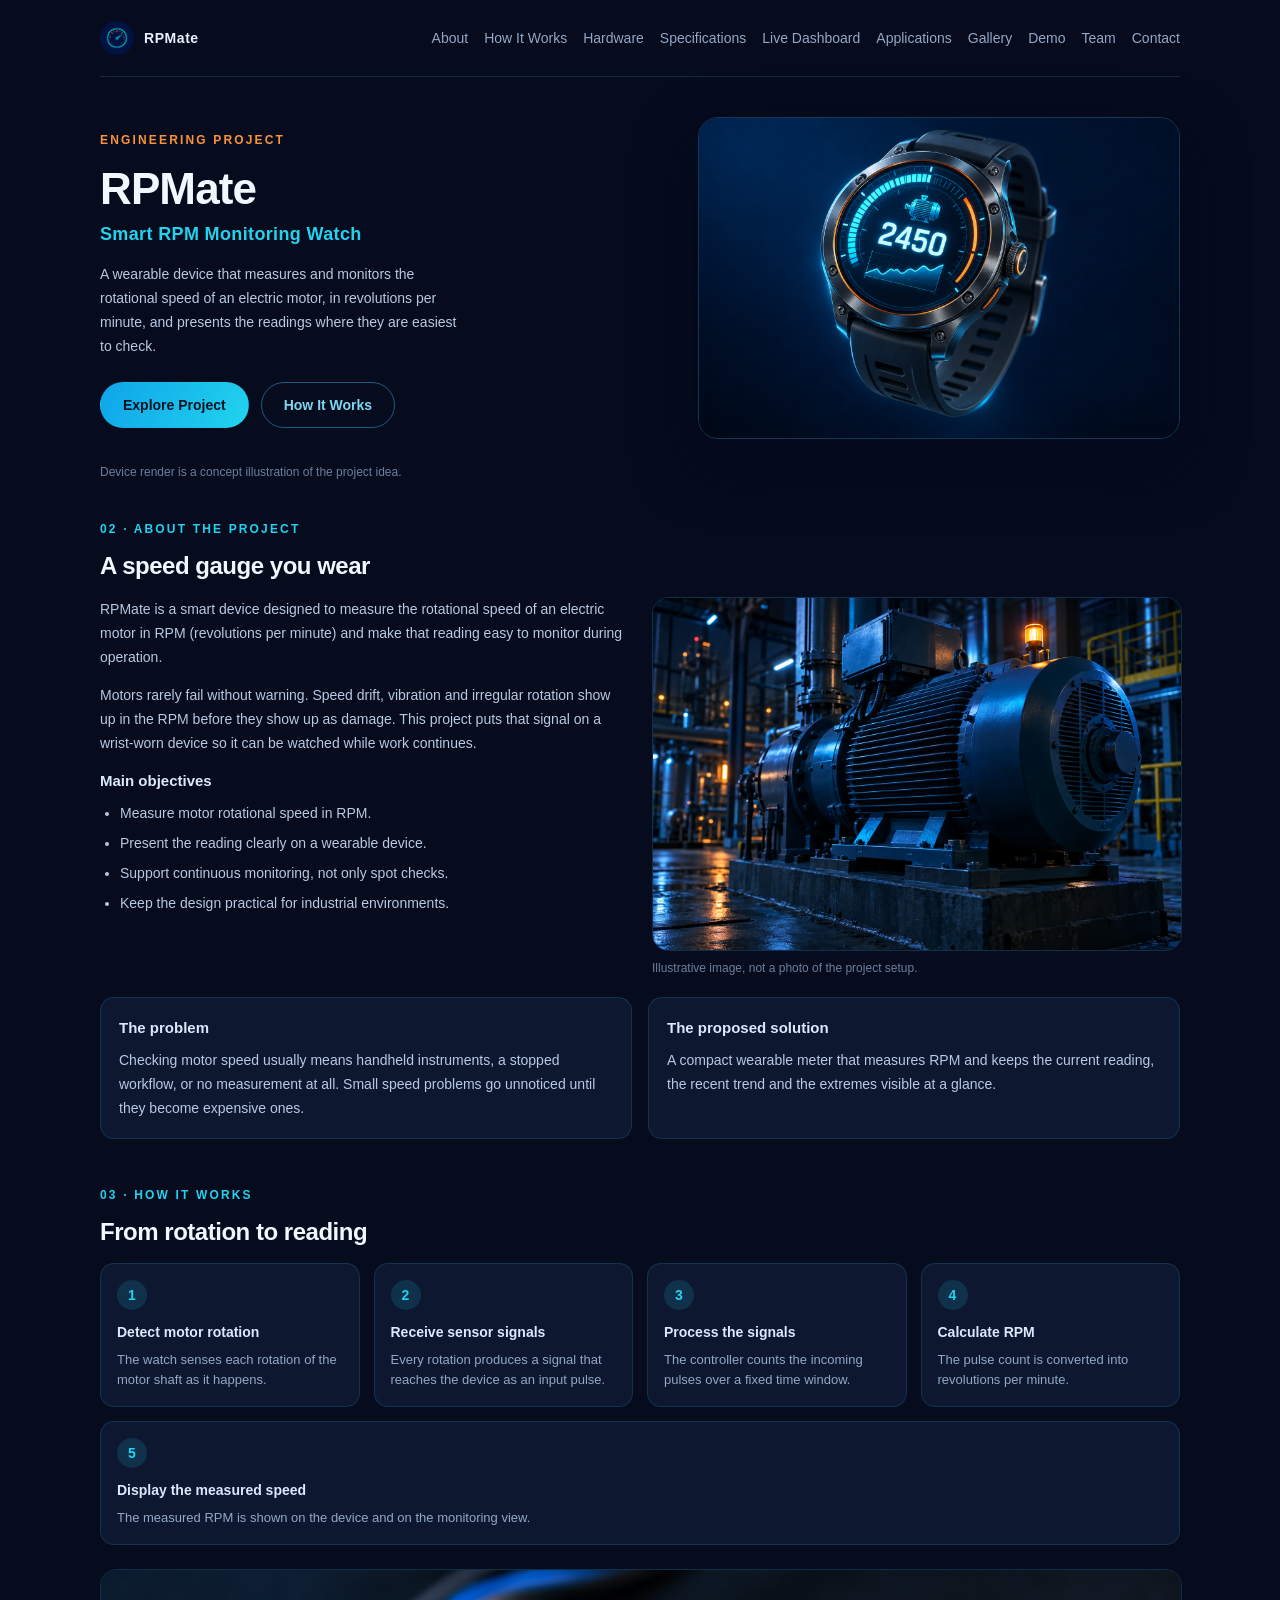
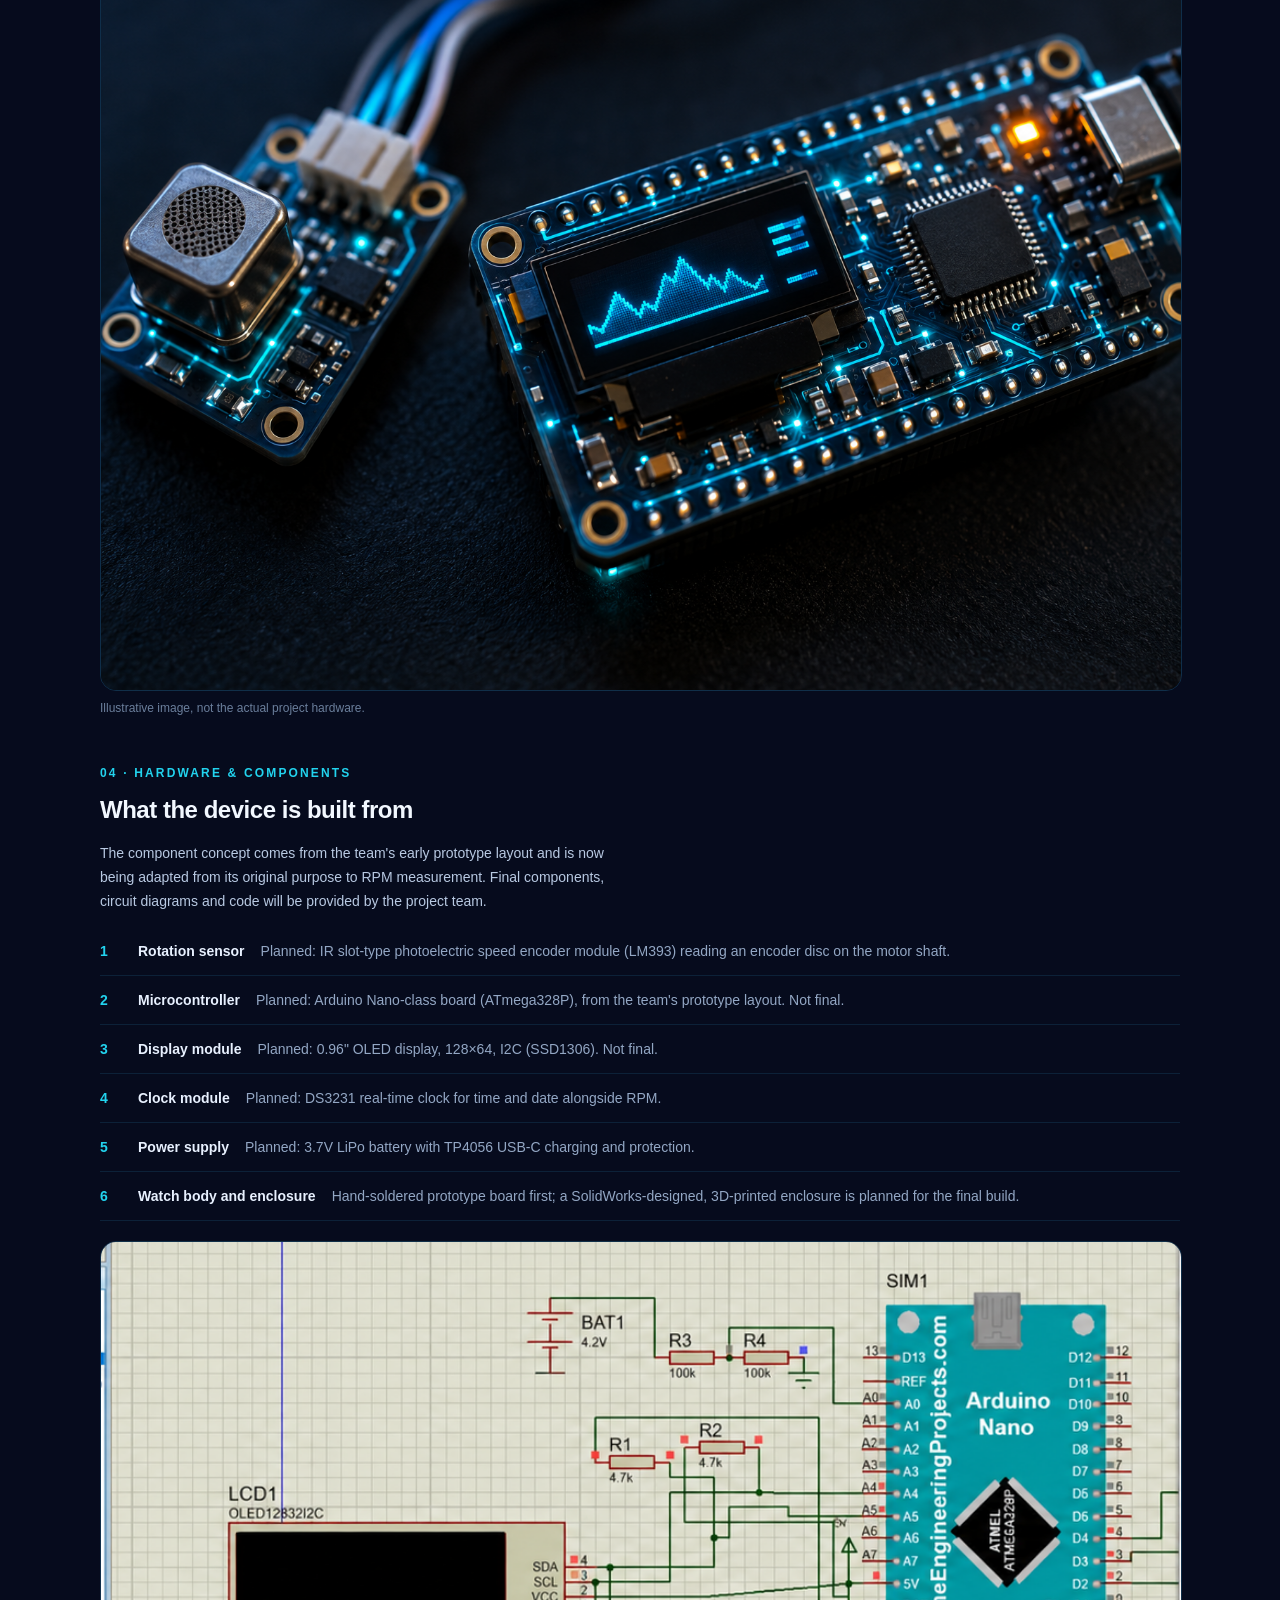
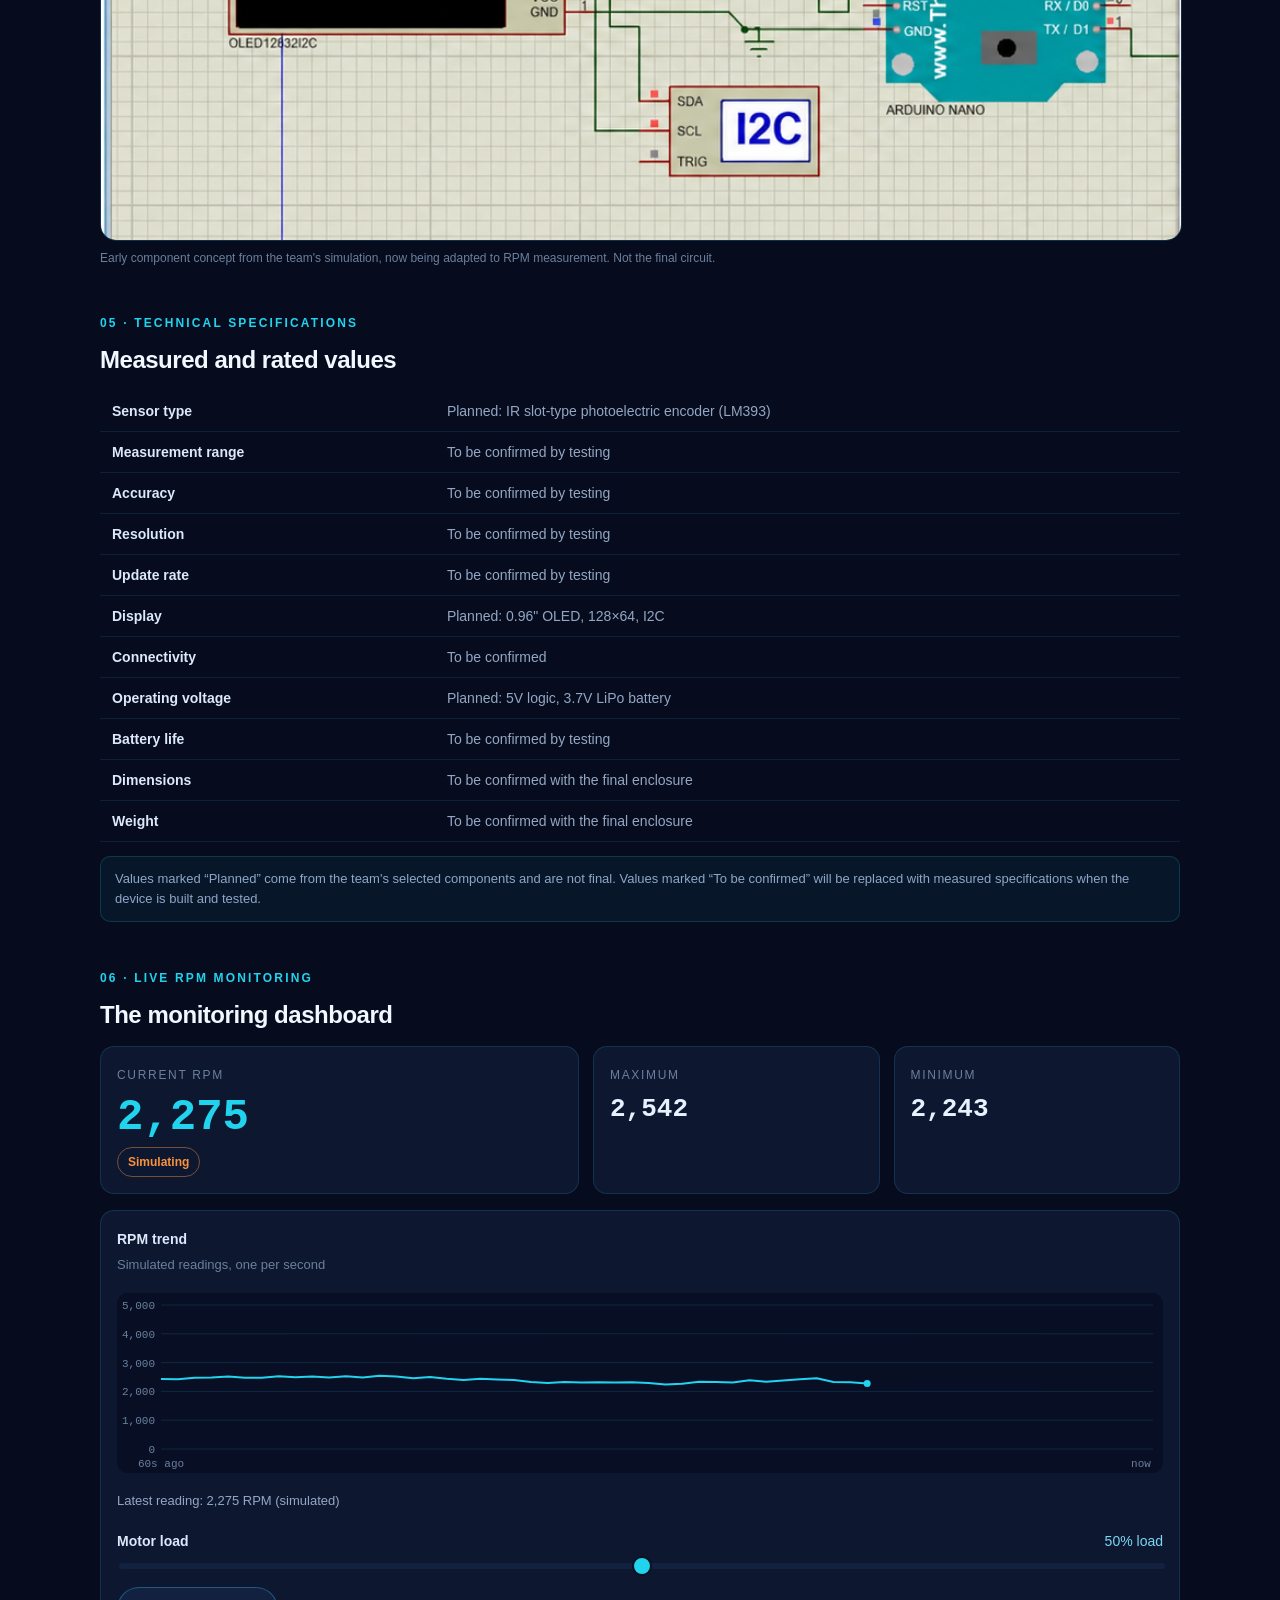
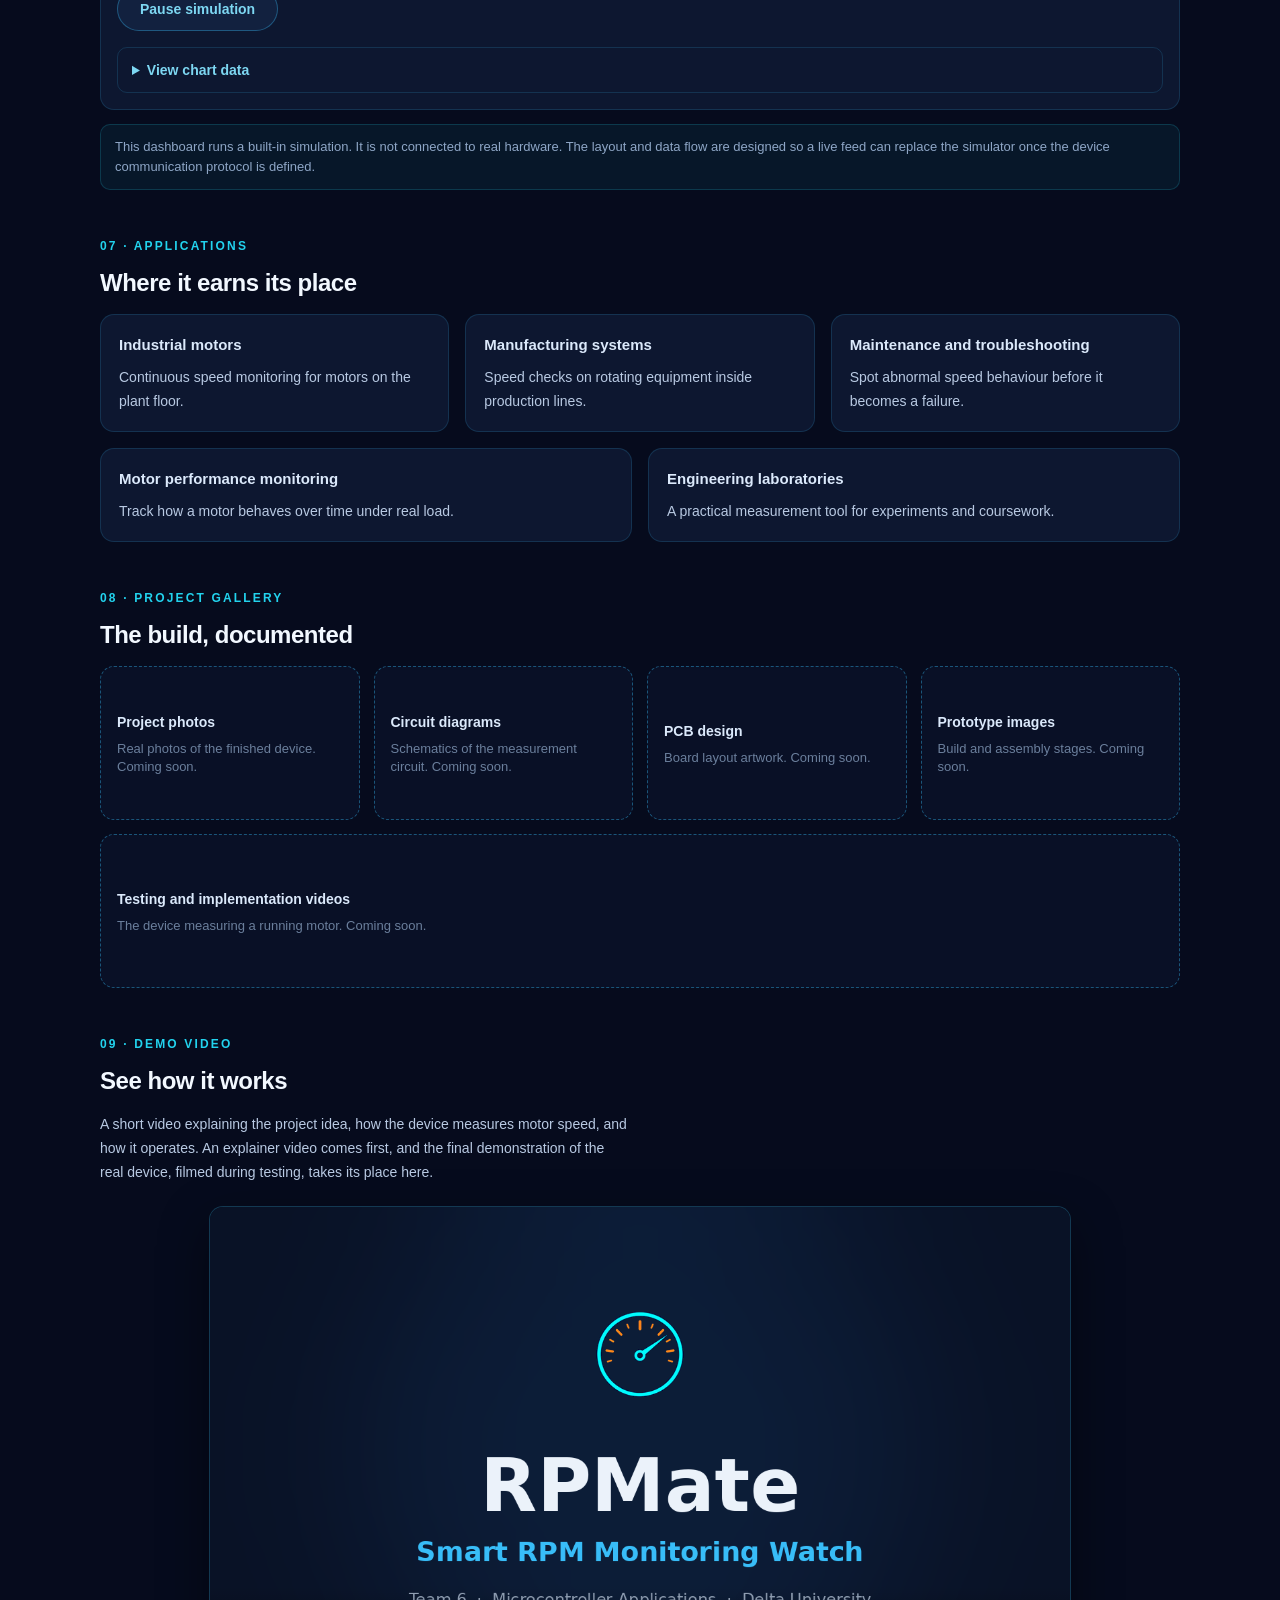
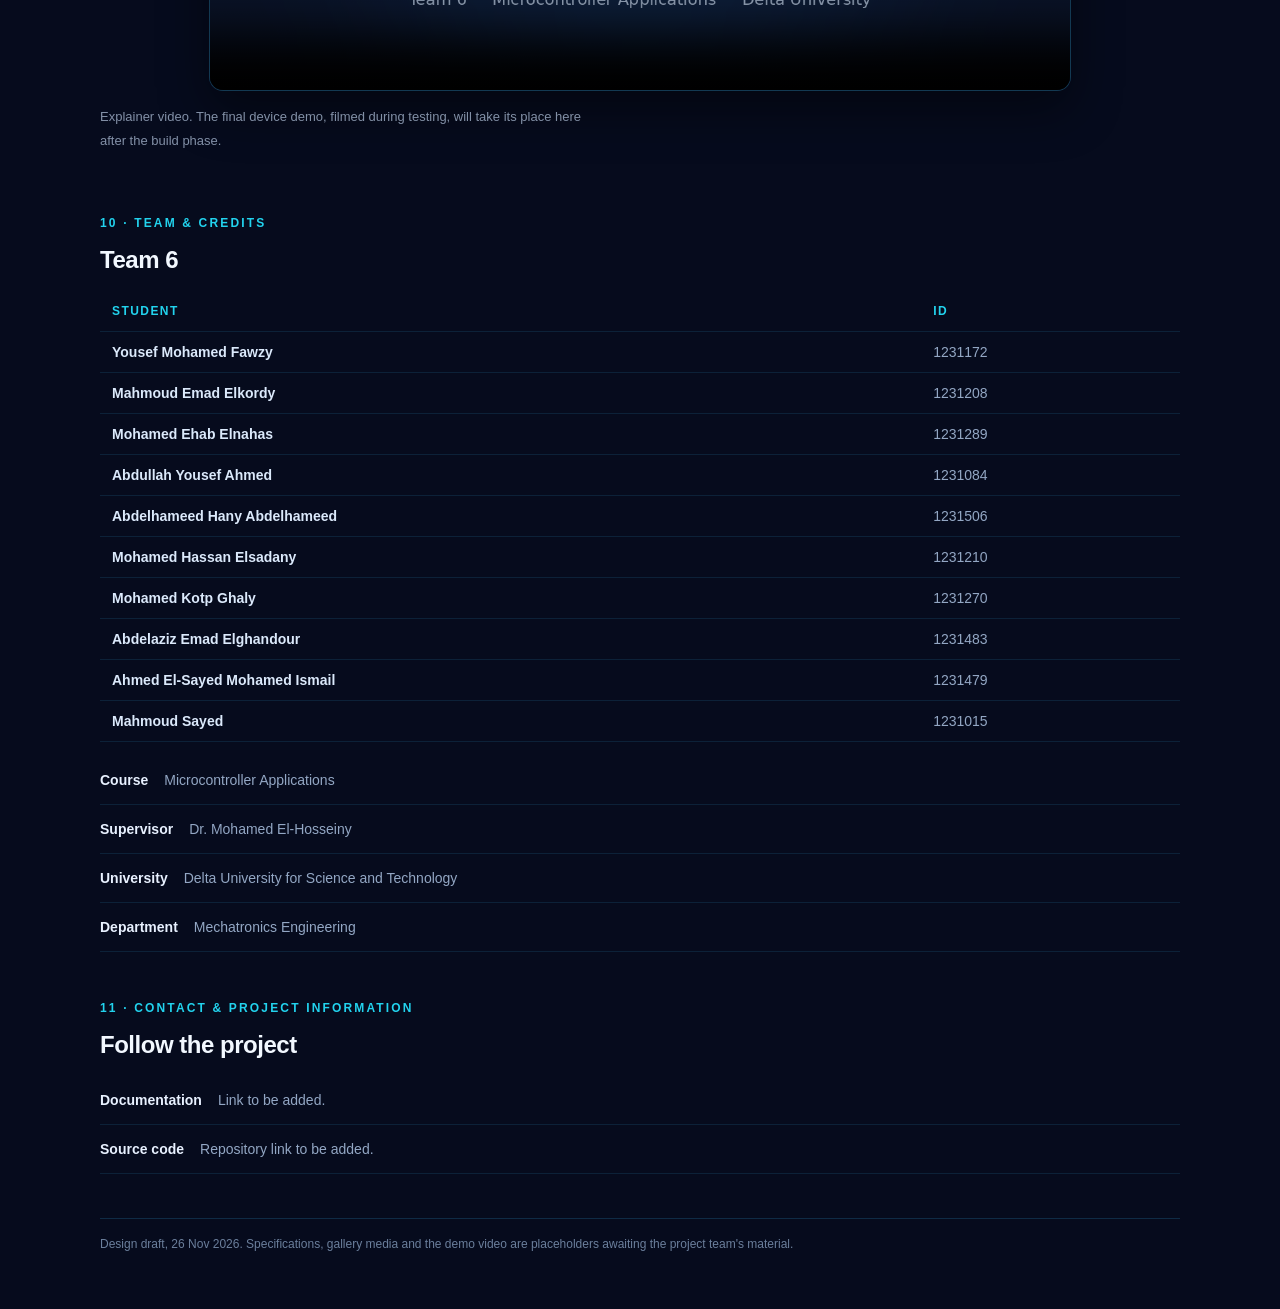
==== index.html @ f4c3ea87 "Initial release: RPMate project site with explainer video" ====
<!DOCTYPE html>
<html lang="en">
<head>
<meta charset="UTF-8" />
<meta name="viewport" content="width=device-width, initial-scale=1.0" />
<title>RPMate | Smart RPM Monitoring Watch</title>
<meta name="description" content="RPMate: a wearable device that measures and monitors the rotational speed of an electric motor in RPM. Engineering project, Mechatronics Engineering, Delta University for Science and Technology." />
<link rel="icon" type="image/png" href="logo.png" />
<link rel="stylesheet" href="style.css" />
</head>
<body>
<div class="rpm-site">

    <nav class="rpm-nav" aria-label="Site sections">
        <span class="rpm-brand">
            <img src="logo.png" alt="RPMate logo" class="rpm-brand-logo" />
            <span class="rpm-brand-name">RPMate</span>
        </span>
        <span class="rpm-nav-links">
            <a href="#about">About</a>
            <a href="#how-it-works">How It Works</a>
            <a href="#hardware">Hardware</a>
            <a href="#specs">Specifications</a>
            <a href="#dashboard">Live Dashboard</a>
            <a href="#applications">Applications</a>
            <a href="#gallery">Gallery</a>
            <a href="#demo">Demo</a>
            <a href="#team">Team</a>
            <a href="#contact">Contact</a>
        </span>
    </nav>

    <header class="rpm-hero">
        <div class="rpm-hero-text">
            <p class="rpm-eyebrow">Engineering Project</p>
            <h1 class="rpm-title">RPMate</h1>
            <p class="rpm-tagline">Smart RPM Monitoring Watch</p>
            <p class="rpm-lead">
                A wearable device that measures and monitors the rotational speed of an electric motor,
                in revolutions per minute, and presents the readings where they are easiest to check.
            </p>
            <div class="rpm-hero-actions">
                <a class="rpm-btn rpm-btn-primary" href="#about">Explore Project</a>
                <a class="rpm-btn rpm-btn-ghost" href="#how-it-works">How It Works</a>
            </div>
        </div>
        <img src="hero-watch.png" alt="Concept illustration of the RPMate smart watch showing a live RPM dial reading" class="rpm-hero-img" />
    </header>
    <p class="rpm-credit">Device render is a concept illustration of the project idea.</p>

    <section id="about" class="rpm-section">
        <p class="rpm-kicker">02 · About the Project</p>
        <h2 class="rpm-h2">A speed gauge you wear</h2>
        <div class="rpm-cols">
            <div>
                <p class="rpm-p">
                    RPMate is a smart device designed to measure the rotational
                    speed of an electric motor in RPM (revolutions per minute) and make that reading
                    easy to monitor during operation.
                </p>
                <p class="rpm-p">
                    Motors rarely fail without warning. Speed drift, vibration and irregular rotation
                    show up in the RPM before they show up as damage. This project puts that signal on
                    a wrist-worn device so it can be watched while work continues.
                </p>
                <h3 class="rpm-h3">Main objectives</h3>
                <ul class="rpm-list">
                    <li>Measure motor rotational speed in RPM.</li>
                    <li>Present the reading clearly on a wearable device.</li>
                    <li>Support continuous monitoring, not only spot checks.</li>
                    <li>Keep the design practical for industrial environments.</li>
                </ul>
            </div>
            <figure class="rpm-figure">
                <img src="industrial-motor.png" alt="Concept illustration of an industrial electric motor at night" class="rpm-img" />
                <figcaption class="rpm-credit">Illustrative image, not a photo of the project setup.</figcaption>
            </figure>
        </div>
        <div class="rpm-duo">
            <div class="rpm-card">
                <h3 class="rpm-h3">The problem</h3>
                <p class="rpm-p">
                    Checking motor speed usually means handheld instruments, a stopped workflow, or no
                    measurement at all. Small speed problems go unnoticed until they become expensive ones.
                </p>
            </div>
            <div class="rpm-card">
                <h3 class="rpm-h3">The proposed solution</h3>
                <p class="rpm-p">
                    A compact wearable meter that measures RPM and keeps the current reading, the recent
                    trend and the extremes visible at a glance.
                </p>
            </div>
        </div>
    </section>

    <section id="how-it-works" class="rpm-section">
        <p class="rpm-kicker">03 · How It Works</p>
        <h2 class="rpm-h2">From rotation to reading</h2>
        <div class="rpm-steps">
            <div class="rpm-step">
                <span class="rpm-step-n">1</span>
                <h3 class="rpm-step-name">Detect motor rotation</h3>
                <p class="rpm-step-detail">The watch senses each rotation of the motor shaft as it happens.</p>
            </div>
            <div class="rpm-step">
                <span class="rpm-step-n">2</span>
                <h3 class="rpm-step-name">Receive sensor signals</h3>
                <p class="rpm-step-detail">Every rotation produces a signal that reaches the device as an input pulse.</p>
            </div>
            <div class="rpm-step">
                <span class="rpm-step-n">3</span>
                <h3 class="rpm-step-name">Process the signals</h3>
                <p class="rpm-step-detail">The controller counts the incoming pulses over a fixed time window.</p>
            </div>
            <div class="rpm-step">
                <span class="rpm-step-n">4</span>
                <h3 class="rpm-step-name">Calculate RPM</h3>
                <p class="rpm-step-detail">The pulse count is converted into revolutions per minute.</p>
            </div>
            <div class="rpm-step">
                <span class="rpm-step-n">5</span>
                <h3 class="rpm-step-name">Display the measured speed</h3>
                <p class="rpm-step-detail">The measured RPM is shown on the device and on the monitoring view.</p>
            </div>
        </div>
        <figure class="rpm-figure">
            <img src="sensor-board.png" alt="Concept illustration of a sensor module wired to a small controller board with a display" class="rpm-img" />
            <figcaption class="rpm-credit">Illustrative image, not the actual project hardware.</figcaption>
        </figure>
    </section>

    <section id="hardware" class="rpm-section">
        <p class="rpm-kicker">04 · Hardware &amp; Components</p>
        <h2 class="rpm-h2">What the device is built from</h2>
        <p class="rpm-p">
            The component concept comes from the team's early prototype layout and is now being adapted
            from its original purpose to RPM measurement. Final components, circuit diagrams and code will
            be provided by the project team.
        </p>
        <div class="rpm-rows">
            <div class="rpm-row">
                <span class="rpm-row-n">1</span>
                <span class="rpm-row-name">Rotation sensor</span>
                <span class="rpm-row-note">Planned: IR slot-type photoelectric speed encoder module (LM393) reading an encoder disc on the motor shaft.</span>
            </div>
            <div class="rpm-row">
                <span class="rpm-row-n">2</span>
                <span class="rpm-row-name">Microcontroller</span>
                <span class="rpm-row-note">Planned: Arduino Nano-class board (ATmega328P), from the team's prototype layout. Not final.</span>
            </div>
            <div class="rpm-row">
                <span class="rpm-row-n">3</span>
                <span class="rpm-row-name">Display module</span>
                <span class="rpm-row-note">Planned: 0.96&quot; OLED display, 128&times;64, I2C (SSD1306). Not final.</span>
            </div>
            <div class="rpm-row">
                <span class="rpm-row-n">4</span>
                <span class="rpm-row-name">Clock module</span>
                <span class="rpm-row-note">Planned: DS3231 real-time clock for time and date alongside RPM.</span>
            </div>
            <div class="rpm-row">
                <span class="rpm-row-n">5</span>
                <span class="rpm-row-name">Power supply</span>
                <span class="rpm-row-note">Planned: 3.7V LiPo battery with TP4056 USB-C charging and protection.</span>
            </div>
            <div class="rpm-row">
                <span class="rpm-row-n">6</span>
                <span class="rpm-row-name">Watch body and enclosure</span>
                <span class="rpm-row-note">Hand-soldered prototype board first; a SolidWorks-designed, 3D-printed enclosure is planned for the final build.</span>
            </div>
        </div>
        <figure class="rpm-figure rpm-figure-wide">
            <img src="proteus-concept.png" alt="Early component layout from the team's Proteus simulation: an Arduino Nano wired to an OLED display, battery and I2C bus" class="rpm-img" />
            <figcaption class="rpm-credit">Early component concept from the team's simulation, now being adapted to RPM measurement. Not the final circuit.</figcaption>
        </figure>
    </section>

    <section id="specs" class="rpm-section">
        <p class="rpm-kicker">05 · Technical Specifications</p>
        <h2 class="rpm-h2">Measured and rated values</h2>
        <table class="rpm-table">
            <tbody>
                <tr><th scope="row">Sensor type</th><td>Planned: IR slot-type photoelectric encoder (LM393)</td></tr>
                <tr><th scope="row">Measurement range</th><td>To be confirmed by testing</td></tr>
                <tr><th scope="row">Accuracy</th><td>To be confirmed by testing</td></tr>
                <tr><th scope="row">Resolution</th><td>To be confirmed by testing</td></tr>
                <tr><th scope="row">Update rate</th><td>To be confirmed by testing</td></tr>
                <tr><th scope="row">Display</th><td>Planned: 0.96&quot; OLED, 128&times;64, I2C</td></tr>
                <tr><th scope="row">Connectivity</th><td>To be confirmed</td></tr>
                <tr><th scope="row">Operating voltage</th><td>Planned: 5V logic, 3.7V LiPo battery</td></tr>
                <tr><th scope="row">Battery life</th><td>To be confirmed by testing</td></tr>
                <tr><th scope="row">Dimensions</th><td>To be confirmed with the final enclosure</td></tr>
                <tr><th scope="row">Weight</th><td>To be confirmed with the final enclosure</td></tr>
            </tbody>
        </table>
        <p class="rpm-note">
            Values marked &ldquo;Planned&rdquo; come from the team's selected components and are not final.
            Values marked &ldquo;To be confirmed&rdquo; will be replaced with measured specifications
            when the device is built and tested.
        </p>
    </section>

    <section id="dashboard" class="rpm-section">
        <p class="rpm-kicker">06 · Live RPM Monitoring</p>
        <h2 class="rpm-h2">The monitoring dashboard</h2>
        <div class="rpm-dash">
            <div class="rpm-dash-stats">
                <div class="rpm-stat rpm-stat-main">
                    <span class="rpm-stat-label">Current RPM</span>
                    <span class="rpm-stat-big" id="rpm-current">&ndash;</span>
                    <span class="rpm-badge rpm-badge-live" id="rpm-badge">Simulating</span>
                </div>
                <div class="rpm-stat">
                    <span class="rpm-stat-label">Maximum</span>
                    <span class="rpm-stat-value" id="rpm-max">&ndash;</span>
                </div>
                <div class="rpm-stat">
                    <span class="rpm-stat-label">Minimum</span>
                    <span class="rpm-stat-value" id="rpm-min">&ndash;</span>
                </div>
            </div>
            <div class="rpm-console">
                <div class="rpm-chart-head">
                    <span class="rpm-chart-title">RPM trend</span>
                    <span class="rpm-chart-sub">Simulated readings, one per second</span>
                </div>
                <canvas id="rpm-chart" height="180" aria-label="Simulated RPM trend chart"></canvas>
                <div class="rpm-readout" id="rpm-readout"></div>
                <div class="rpm-slider-block">
                    <label class="rpm-slider-label" for="rpm-load">Motor load <span id="rpm-load-value">50% load</span></label>
                    <input type="range" id="rpm-load" min="0" max="100" value="50" />
                </div>
                <button type="button" class="rpm-btn rpm-btn-secondary" id="rpm-toggle">Pause simulation</button>
                <details class="rpm-details">
                    <summary>View chart data</summary>
                    <table class="rpm-table rpm-data-table" id="rpm-data-table">
                        <caption>Simulated readings, newest first</caption>
                        <thead><tr><th scope="col">Reading</th><th scope="col">RPM</th></tr></thead>
                        <tbody></tbody>
                    </table>
                </details>
            </div>
            <p class="rpm-note">
                This dashboard runs a built-in simulation. It is not connected to real hardware. The layout and data
                flow are designed so a live feed can replace the simulator once the device communication protocol is defined.
            </p>
        </div>
    </section>

    <section id="applications" class="rpm-section">
        <p class="rpm-kicker">07 · Applications</p>
        <h2 class="rpm-h2">Where it earns its place</h2>
        <div class="rpm-apps">
            <div class="rpm-card">
                <h3 class="rpm-h3">Industrial motors</h3>
                <p class="rpm-p">Continuous speed monitoring for motors on the plant floor.</p>
            </div>
            <div class="rpm-card">
                <h3 class="rpm-h3">Manufacturing systems</h3>
                <p class="rpm-p">Speed checks on rotating equipment inside production lines.</p>
            </div>
            <div class="rpm-card">
                <h3 class="rpm-h3">Maintenance and troubleshooting</h3>
                <p class="rpm-p">Spot abnormal speed behaviour before it becomes a failure.</p>
            </div>
            <div class="rpm-card">
                <h3 class="rpm-h3">Motor performance monitoring</h3>
                <p class="rpm-p">Track how a motor behaves over time under real load.</p>
            </div>
            <div class="rpm-card">
                <h3 class="rpm-h3">Engineering laboratories</h3>
                <p class="rpm-p">A practical measurement tool for experiments and coursework.</p>
            </div>
        </div>
    </section>

    <section id="gallery" class="rpm-section">
        <p class="rpm-kicker">08 · Project Gallery</p>
        <h2 class="rpm-h2">The build, documented</h2>
        <div class="rpm-gallery">
            <div class="rpm-slot">
                <span class="rpm-slot-name">Project photos</span>
                <span class="rpm-slot-note">Real photos of the finished device. Coming soon.</span>
            </div>
            <div class="rpm-slot">
                <span class="rpm-slot-name">Circuit diagrams</span>
                <span class="rpm-slot-note">Schematics of the measurement circuit. Coming soon.</span>
            </div>
            <div class="rpm-slot">
                <span class="rpm-slot-name">PCB design</span>
                <span class="rpm-slot-note">Board layout artwork. Coming soon.</span>
            </div>
            <div class="rpm-slot">
                <span class="rpm-slot-name">Prototype images</span>
                <span class="rpm-slot-note">Build and assembly stages. Coming soon.</span>
            </div>
            <div class="rpm-slot">
                <span class="rpm-slot-name">Testing and implementation videos</span>
                <span class="rpm-slot-note">The device measuring a running motor. Coming soon.</span>
            </div>
        </div>
    </section>

    <section id="demo" class="rpm-section">
        <p class="rpm-kicker">09 · Demo Video</p>
        <h2 class="rpm-h2">See how it works</h2>
        <p class="rpm-p">
            A short video explaining the project idea, how the device measures motor speed, and how it
            operates. An explainer video comes first, and the final demonstration of the real device,
            filmed during testing, takes its place here.
        </p>
        <video class="rpm-video-player" src="RPMate-Demo-Video.mp4" poster="video-poster.png" controls preload="metadata" playsinline></video>
        <p class="rpm-p" style="margin-top:14px; font-size:13px; opacity:.7;">Explainer video. The final device demo, filmed during testing, will take its place here after the build phase.</p>
    </section>

    <section id="team" class="rpm-section">
        <p class="rpm-kicker">10 · Team &amp; Credits</p>
        <h2 class="rpm-h2">Team 6</h2>
        <table class="rpm-table">
            <thead>
                <tr><th scope="col">Student</th><th scope="col">ID</th></tr>
            </thead>
            <tbody>
                <tr><th scope="row">Yousef Mohamed Fawzy</th><td>1231172</td></tr>
                <tr><th scope="row">Mahmoud Emad Elkordy</th><td>1231208</td></tr>
                <tr><th scope="row">Mohamed Ehab Elnahas</th><td>1231289</td></tr>
                <tr><th scope="row">Abdullah Yousef Ahmed</th><td>1231084</td></tr>
                <tr><th scope="row">Abdelhameed Hany Abdelhameed</th><td>1231506</td></tr>
                <tr><th scope="row">Mohamed Hassan Elsadany</th><td>1231210</td></tr>
                <tr><th scope="row">Mohamed Kotp Ghaly</th><td>1231270</td></tr>
                <tr><th scope="row">Abdelaziz Emad Elghandour</th><td>1231483</td></tr>
                <tr><th scope="row">Ahmed El-Sayed Mohamed Ismail</th><td>1231479</td></tr>
                <tr><th scope="row">Mahmoud Sayed</th><td>1231015</td></tr>
            </tbody>
        </table>
        <div class="rpm-rows">
            <div class="rpm-row"><span class="rpm-row-name">Course</span><span class="rpm-row-note">Microcontroller Applications</span></div>
            <div class="rpm-row"><span class="rpm-row-name">Supervisor</span><span class="rpm-row-note">Dr. Mohamed El-Hosseiny</span></div>
            <div class="rpm-row"><span class="rpm-row-name">University</span><span class="rpm-row-note">Delta University for Science and Technology</span></div>
            <div class="rpm-row"><span class="rpm-row-name">Department</span><span class="rpm-row-note">Mechatronics Engineering</span></div>
        </div>
    </section>

    <section id="contact" class="rpm-section">
        <p class="rpm-kicker">11 · Contact &amp; Project Information</p>
        <h2 class="rpm-h2">Follow the project</h2>
        <div class="rpm-rows">
            <div class="rpm-row"><span class="rpm-row-name">Documentation</span><span class="rpm-row-note">Link to be added.</span></div>
            <div class="rpm-row"><span class="rpm-row-name">Source code</span><span class="rpm-row-note">Repository link to be added.</span></div>
        </div>
    </section>

    <p class="rpm-closing">
        Design draft, 26 Nov 2026. Specifications, gallery media and the demo video
        are placeholders awaiting the project team's material.
    </p>

</div>
<script src="app.js"></script>
</body>
</html>
---- style.css ----
html, body { margin: 0; min-height: 100%; }
body {
    background: #060b1d;
    font-family: -apple-system, BlinkMacSystemFont, "Segoe UI", Roboto, Helvetica, Arial, sans-serif;
    scroll-behavior: smooth;
}

.rpm-site {
    background: #060b1d;
    color: #e8f1ff;
    max-width: 1080px;
    margin: 0 auto;
    padding: 0 24px 36px;
    font-size: 14px;
    line-height: 24px;
}
@media (min-width: 768px) {
    .rpm-site { padding: 0 36px 44px; }
}

.rpm-nav {
    display: flex;
    flex-wrap: wrap;
    align-items: center;
    gap: 8px 20px;
    padding: 16px 0;
    border-bottom: 1px solid rgba(56, 189, 248, 0.18);
}
.rpm-brand { display: inline-flex; align-items: center; gap: 10px; margin-right: auto; }
.rpm-brand-logo { width: 34px; height: 34px; border-radius: 50%; }
.rpm-brand-name { font-weight: 600; letter-spacing: 0.04em; color: #e8f1ff; }
.rpm-nav-links { display: flex; flex-wrap: wrap; gap: 4px 16px; }
.rpm-nav-links a {
    color: #93a7c4;
    text-decoration: none;
    padding: 6px 0;
    min-height: 32px;
    display: inline-flex;
    align-items: center;
}
.rpm-nav-links a:hover { color: #22d3ee; }

.rpm-hero {
    display: flex;
    flex-wrap: wrap;
    align-items: center;
    gap: 24px;
    padding: 40px 0 16px;
}
.rpm-hero-text { flex: 1 1 300px; min-width: 260px; }
.rpm-eyebrow {
    color: #fb923c;
    text-transform: uppercase;
    letter-spacing: 0.18em;
    font-size: 12px;
    font-weight: 600;
    margin: 0 0 12px;
}
.rpm-title {
    font-size: 34px;
    line-height: 40px;
    letter-spacing: -0.02em;
    margin: 0 0 16px;
    color: #f2f8ff;
}
@media (min-width: 768px) {
    .rpm-title { font-size: 44px; line-height: 50px; }
}
.rpm-tagline {
    color: #22d3ee;
    font-size: 18px;
    line-height: 24px;
    font-weight: 600;
    letter-spacing: 0.02em;
    margin: -8px 0 16px;
}
.rpm-lead { color: #b8c9e2; margin: 0 0 24px; max-width: 46ch; }
.rpm-hero-actions { display: flex; flex-wrap: wrap; gap: 12px; }
.rpm-hero-img {
    flex: 1 1 320px;
    max-width: 480px;
    width: 100%;
    border-radius: 20px;
    border: 1px solid rgba(56, 189, 248, 0.25);
    box-shadow: 0 24px 60px rgba(2, 8, 26, 0.8);
}

.rpm-btn {
    display: inline-flex;
    align-items: center;
    justify-content: center;
    min-height: 44px;
    padding: 0 22px;
    border-radius: 999px;
    font-weight: 600;
    font-size: 14px;
    text-decoration: none;
    border: 1px solid transparent;
    cursor: pointer;
    font-family: inherit;
}
.rpm-btn-primary {
    background: linear-gradient(120deg, #0ea5e9, #22d3ee);
    color: #04121f;
}
.rpm-btn-ghost {
    border-color: rgba(56, 189, 248, 0.45);
    color: #7dd7f2;
    background: transparent;
}
.rpm-btn-secondary {
    background: #12213f;
    color: #7dd7f2;
    border-color: rgba(56, 189, 248, 0.35);
}

.rpm-credit { color: #6b7f9c; font-size: 12px; line-height: 18px; margin: 8px 0 0; }

.rpm-section { padding: 36px 0 8px; }
.rpm-kicker {
    color: #22d3ee;
    text-transform: uppercase;
    letter-spacing: 0.18em;
    font-size: 12px;
    font-weight: 600;
    margin: 0 0 10px;
}
.rpm-h2 {
    font-size: 24px;
    line-height: 30px;
    letter-spacing: -0.02em;
    color: #f2f8ff;
    margin: 0 0 16px;
}
.rpm-h3 { font-size: 15px; font-weight: 600; color: #dbe9fb; margin: 0 0 8px; }
.rpm-p { color: #b8c9e2; margin: 0 0 14px; max-width: 68ch; }
.rpm-list { color: #b8c9e2; margin: 0 0 14px; padding-left: 20px; }
.rpm-list li { margin-bottom: 6px; }

.rpm-cols {
    display: flex;
    flex-wrap: wrap;
    gap: 24px;
    align-items: flex-start;
}
.rpm-cols > div { flex: 1 1 300px; min-width: 260px; }
.rpm-figure { flex: 1 1 300px; min-width: 260px; margin: 0; }
.rpm-img {
    width: 100%;
    border-radius: 16px;
    border: 1px solid rgba(56, 189, 248, 0.2);
    display: block;
}

.rpm-duo { display: flex; flex-wrap: wrap; gap: 16px; margin-top: 20px; }
.rpm-card {
    flex: 1 1 260px;
    background: #0d1730;
    border: 1px solid rgba(56, 189, 248, 0.16);
    border-radius: 14px;
    padding: 18px;
}
.rpm-card .rpm-p { margin-bottom: 0; }

.rpm-steps {
    display: flex;
    flex-wrap: wrap;
    gap: 14px;
    margin-bottom: 24px;
}
.rpm-step {
    flex: 1 1 180px;
    background: #0d1730;
    border: 1px solid rgba(56, 189, 248, 0.16);
    border-radius: 14px;
    padding: 16px;
    position: relative;
}
.rpm-step-n {
    display: inline-flex;
    align-items: center;
    justify-content: center;
    width: 30px;
    height: 30px;
    border-radius: 50%;
    background: rgba(34, 211, 238, 0.14);
    color: #22d3ee;
    font-weight: 600;
    margin-bottom: 10px;
}
.rpm-step-name { font-size: 14px; font-weight: 600; color: #dbe9fb; margin: 0 0 6px; }
.rpm-step-detail { color: #93a7c4; font-size: 13px; line-height: 20px; margin: 0; }

.rpm-rows { display: flex; flex-direction: column; }
.rpm-row {
    display: flex;
    flex-wrap: wrap;
    gap: 4px 16px;
    align-items: baseline;
    padding: 12px 0;
    border-bottom: 1px solid rgba(56, 189, 248, 0.12);
}
.rpm-row-n { color: #22d3ee; font-weight: 600; width: 22px; }
.rpm-row-name { font-weight: 600; color: #e8f1ff; }
.rpm-row-note { color: #93a7c4; flex: 1 1 220px; }

.rpm-table {
    width: 100%;
    border-collapse: collapse;
    margin-bottom: 14px;
}
.rpm-table th, .rpm-table td {
    text-align: left;
    padding: 10px 12px;
    border-bottom: 1px solid rgba(56, 189, 248, 0.12);
    font-size: 14px;
    line-height: 20px;
}
.rpm-table thead th { color: #22d3ee; font-size: 12px; text-transform: uppercase; letter-spacing: 0.12em; }
.rpm-table tbody th { color: #dbe9fb; font-weight: 600; }
.rpm-table td { color: #93a7c4; }
.rpm-table caption { color: #dbe9fb; text-align: left; padding: 8px 0; font-size: 13px; }

.rpm-note {
    color: #8ea6c6;
    font-size: 13px;
    line-height: 20px;
    background: rgba(34, 211, 238, 0.06);
    border: 1px solid rgba(34, 211, 238, 0.18);
    border-radius: 10px;
    padding: 12px 14px;
    margin: 14px 0 0;
}

.rpm-dash { margin-top: 4px; }
.rpm-dash-stats {
    display: flex;
    flex-wrap: wrap;
    gap: 14px;
    margin-bottom: 16px;
}
.rpm-stat {
    flex: 1 1 140px;
    background: #0d1730;
    border: 1px solid rgba(56, 189, 248, 0.16);
    border-radius: 14px;
    padding: 16px;
    display: flex;
    flex-direction: column;
    gap: 6px;
}
.rpm-stat-main { flex: 2 1 220px; }
.rpm-stat-label {
    color: #6b7f9c;
    font-size: 12px;
    text-transform: uppercase;
    letter-spacing: 0.14em;
}
.rpm-stat-big {
    font-family: ui-monospace, SFMono-Regular, Menlo, Consolas, monospace;
    font-size: 44px;
    line-height: 48px;
    font-weight: 700;
    color: #22d3ee;
    font-variant-numeric: tabular-nums;
}
.rpm-stat-value {
    font-family: ui-monospace, SFMono-Regular, Menlo, Consolas, monospace;
    font-size: 26px;
    line-height: 32px;
    font-weight: 600;
    color: #e8f1ff;
    font-variant-numeric: tabular-nums;
}
.rpm-badge {
    align-self: flex-start;
    font-size: 12px;
    font-weight: 600;
    color: #93a7c4;
    border: 1px solid rgba(56, 189, 248, 0.3);
    border-radius: 999px;
    padding: 2px 10px;
}
.rpm-badge-live { color: #fb923c; border-color: rgba(251, 146, 60, 0.45); }

.rpm-console {
    background: #0d1730;
    border: 1px solid rgba(56, 189, 248, 0.16);
    border-radius: 14px;
    padding: 16px;
    display: flex;
    flex-direction: column;
    gap: 16px;
}
.rpm-chart-head { display: flex; flex-direction: column; gap: 2px; }
.rpm-chart-title { color: #dbe9fb; font-weight: 600; }
.rpm-chart-sub { color: #6b7f9c; font-size: 13px; }
#rpm-chart {
    width: 100%;
    height: 180px;
    display: block;
    background: rgba(6, 11, 29, 0.6);
    border-radius: 10px;
}
.rpm-readout { color: #93a7c4; font-size: 13px; min-height: 18px; }
.rpm-slider-block { display: flex; flex-direction: column; gap: 8px; }
.rpm-slider-label { color: #dbe9fb; font-weight: 600; display: flex; justify-content: space-between; gap: 12px; }
.rpm-slider-label span { color: #7dd7f2; font-weight: 400; }
input[type="range"] {
    -webkit-appearance: none;
    appearance: none;
    width: 100%;
    height: 6px;
    border-radius: 999px;
    background: #12213f;
    outline: none;
}
input[type="range"]::-webkit-slider-thumb {
    -webkit-appearance: none;
    appearance: none;
    width: 20px;
    height: 20px;
    border-radius: 50%;
    background: #22d3ee;
    border: 2px solid #04121f;
    cursor: pointer;
}
input[type="range"]::-moz-range-thumb {
    width: 18px;
    height: 18px;
    border-radius: 50%;
    background: #22d3ee;
    border: 2px solid #04121f;
    cursor: pointer;
}
.rpm-details { border: 1px solid rgba(56, 189, 248, 0.16); border-radius: 10px; padding: 10px 14px; }
.rpm-details summary { color: #7dd7f2; cursor: pointer; font-weight: 600; }
.rpm-data-table { max-height: 260px; overflow-y: auto; display: block; }
.rpm-data-table thead, .rpm-data-table tbody { display: table; width: 100%; table-layout: fixed; }
.rpm-console .rpm-btn { align-self: flex-start; }

.rpm-apps { display: flex; flex-wrap: wrap; gap: 16px; }

.rpm-gallery { display: flex; flex-wrap: wrap; gap: 14px; }
.rpm-slot {
    flex: 1 1 200px;
    min-height: 120px;
    border: 1px dashed rgba(56, 189, 248, 0.4);
    border-radius: 14px;
    padding: 16px;
    display: flex;
    flex-direction: column;
    justify-content: center;
    gap: 6px;
    background: rgba(13, 23, 48, 0.5);
}
.rpm-slot-name { font-weight: 600; color: #dbe9fb; }
.rpm-slot-note { color: #6b7f9c; font-size: 13px; line-height: 18px; }

.rpm-video-slot {
    border: 1px dashed rgba(56, 189, 248, 0.4);
    border-radius: 14px;
    padding: 40px 20px;
    display: flex;
    flex-direction: column;
    align-items: center;
    text-align: center;
    gap: 8px;
    background: rgba(13, 23, 48, 0.5);
    max-width: 640px;
}
.rpm-video-play {
    width: 64px;
    height: 64px;
    border-radius: 50%;
    background: rgba(34, 211, 238, 0.14);
    border: 1px solid rgba(34, 211, 238, 0.45);
    color: #22d3ee;
    font-size: 22px;
    display: inline-flex;
    align-items: center;
    justify-content: center;
    padding-left: 4px;
    margin-bottom: 6px;
}
.rpm-video-slot video {
    width: 100%;
    max-width: 640px;
    border-radius: 12px;
    border: 1px solid rgba(56, 189, 248, 0.25);
}

.rpm-closing {
    margin-top: 36px;
    padding-top: 16px;
    border-top: 1px solid rgba(56, 189, 248, 0.18);
    color: #6b7f9c;
    font-size: 12px;
    line-height: 18px;
}
.rpm-figure-wide { margin-top: 20px; }

.rpm-video-player {
    width: 100%;
    max-width: 860px;
    display: block;
    margin: 22px auto 0;
    border-radius: 14px;
    border: 1px solid rgba(56, 189, 248, 0.25);
    background: #060d1a;
    box-shadow: 0 18px 50px rgba(0, 0, 0, 0.45);
}
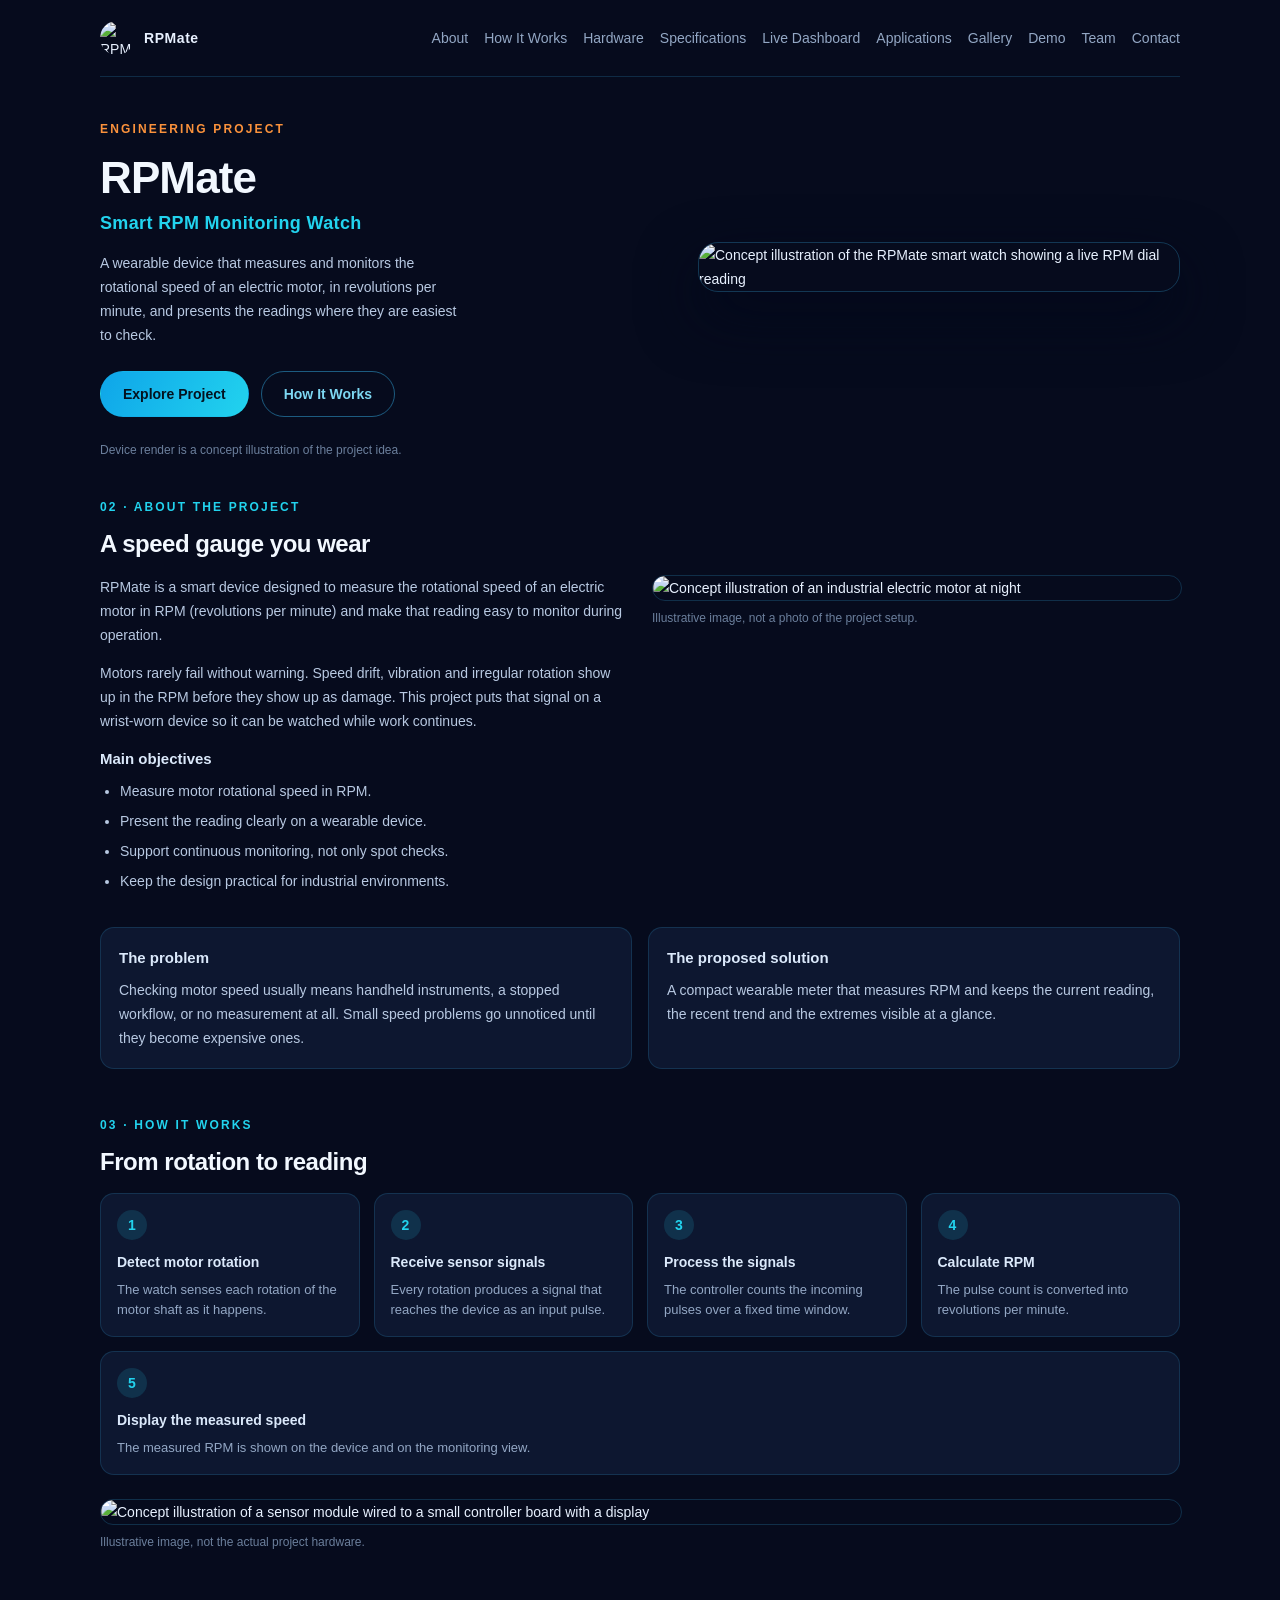
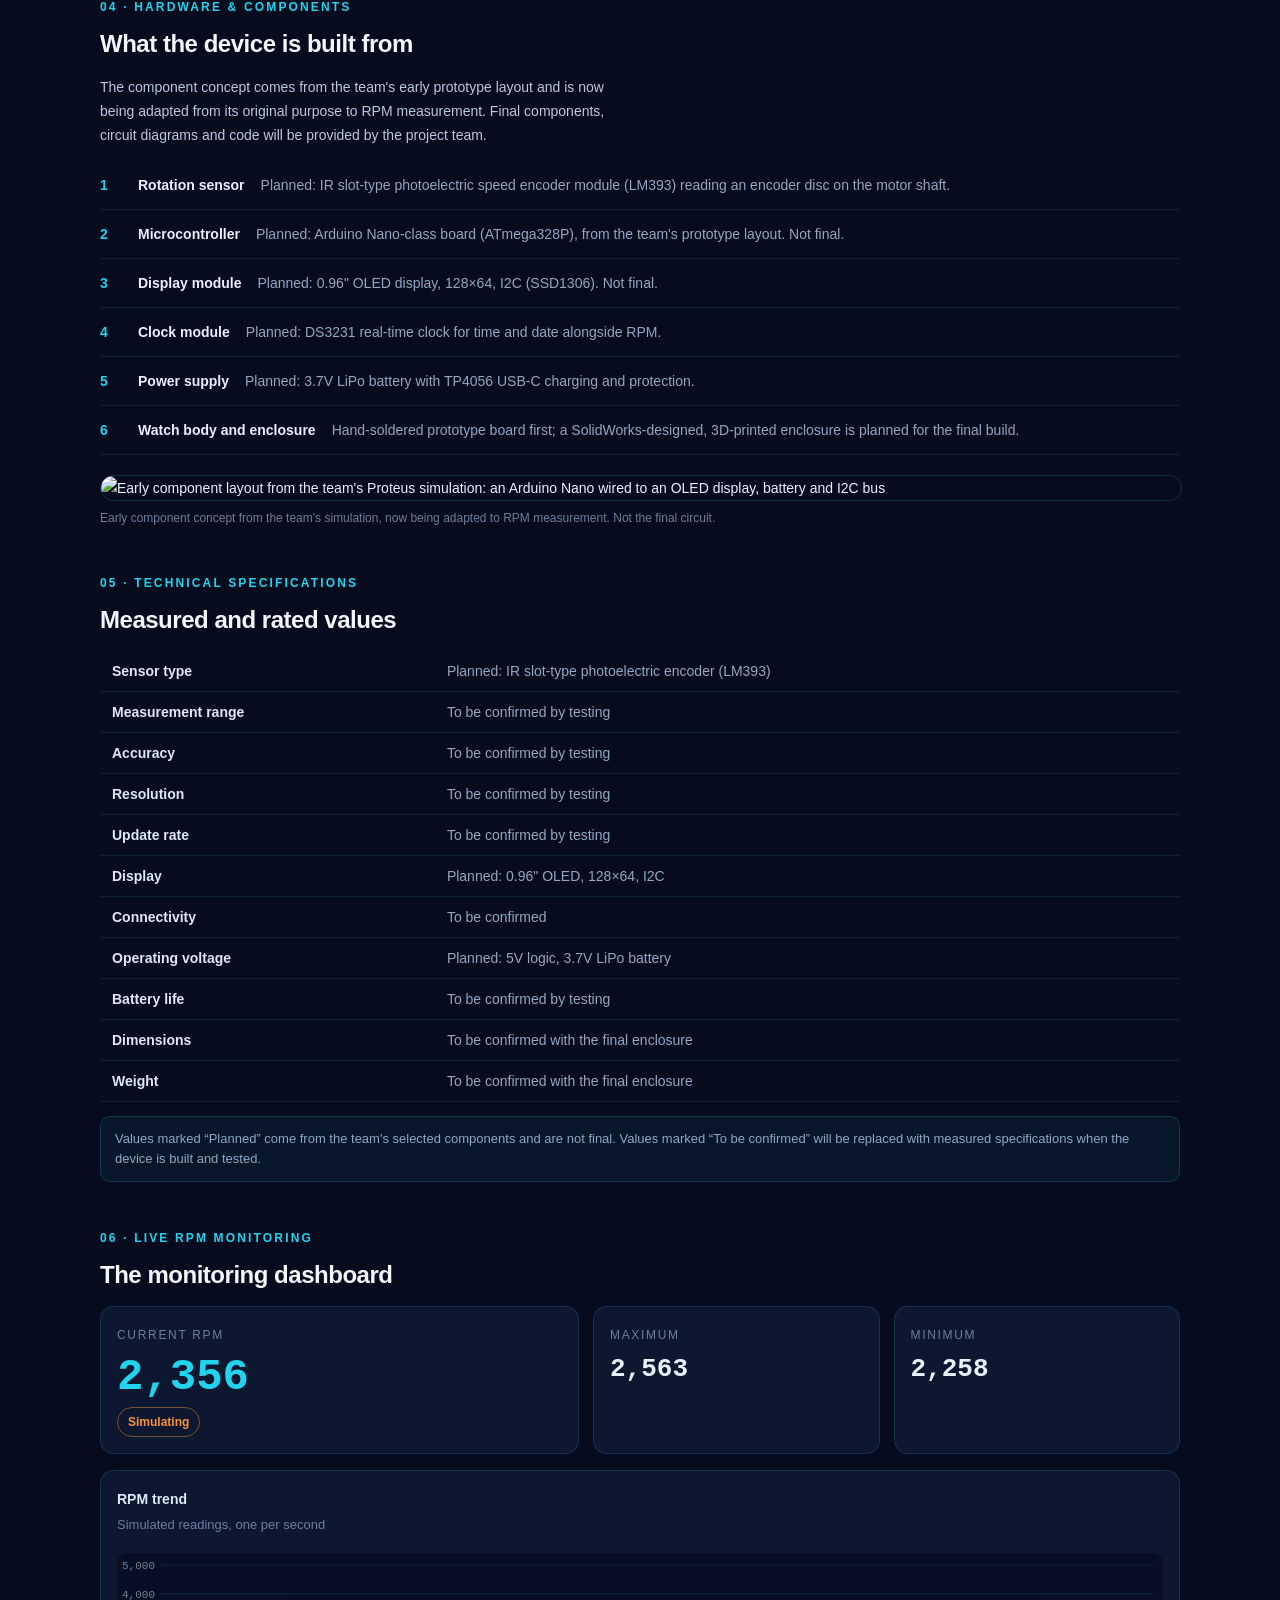
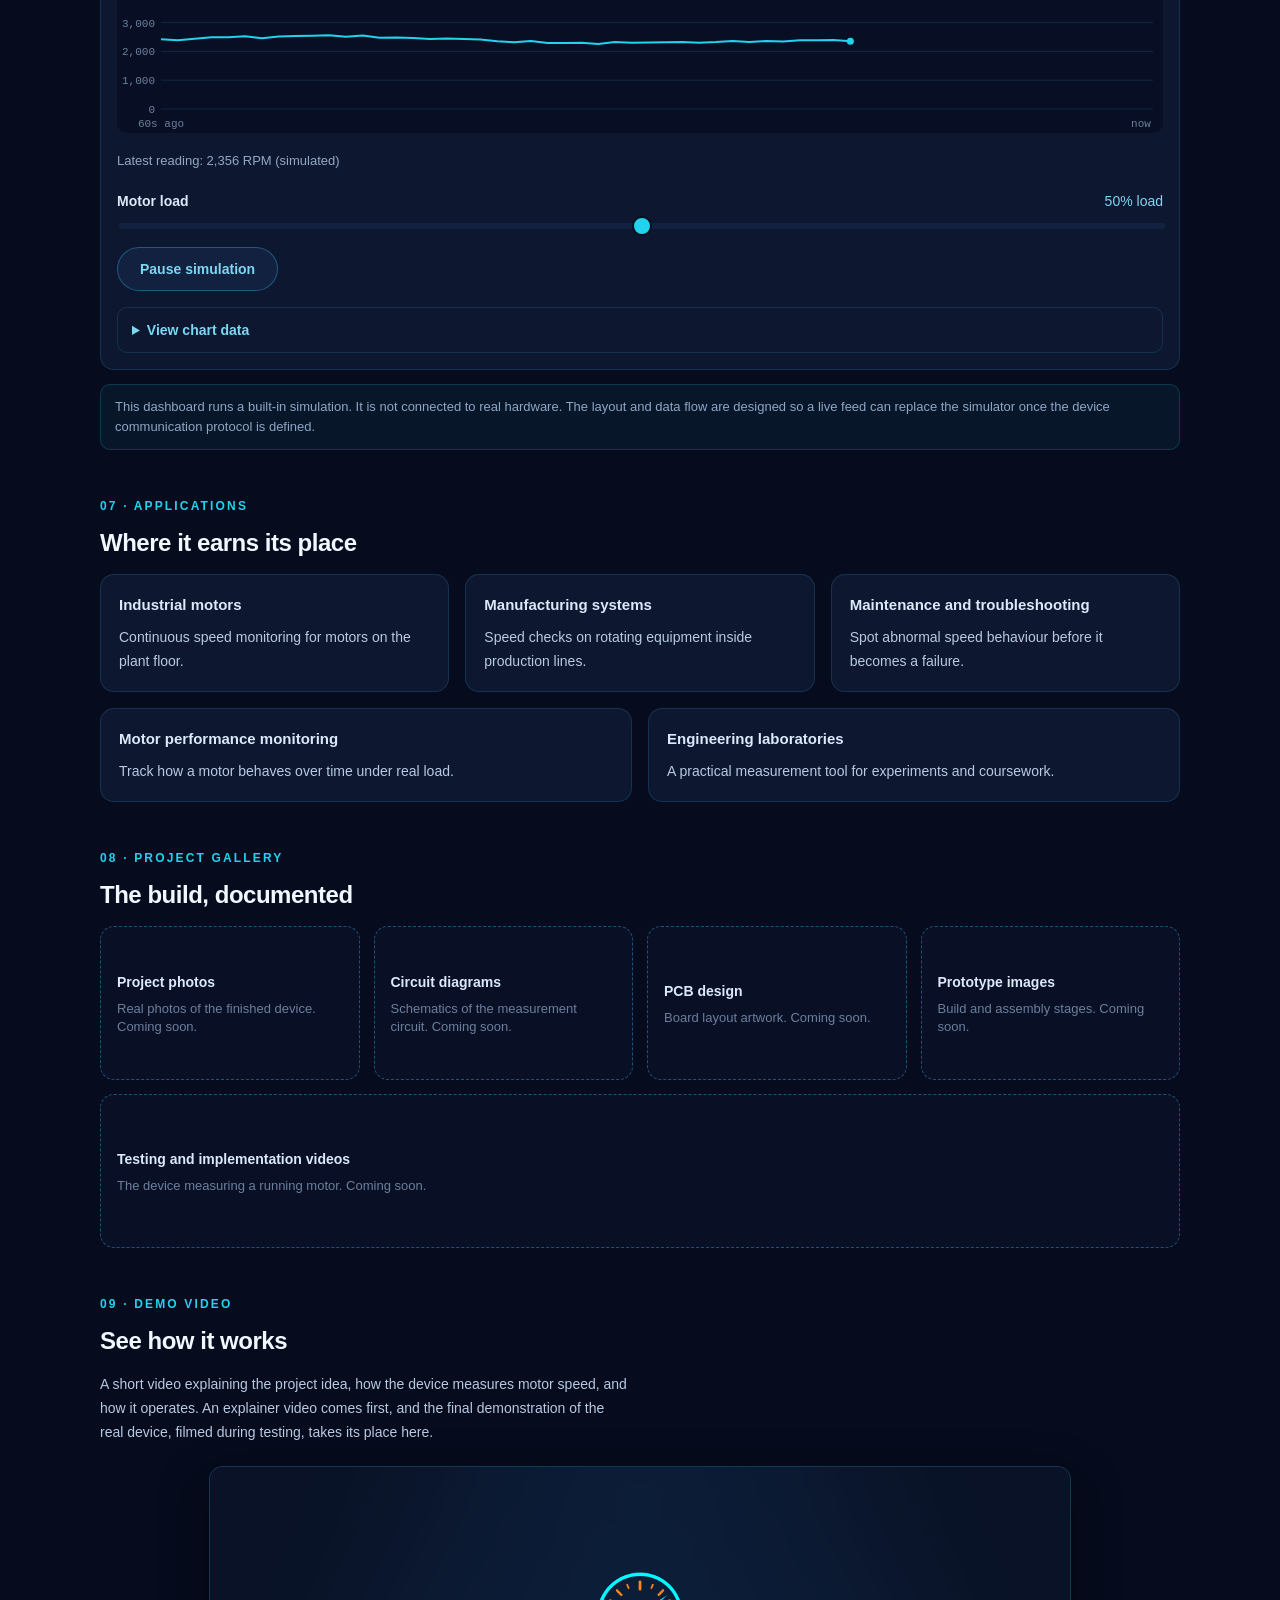
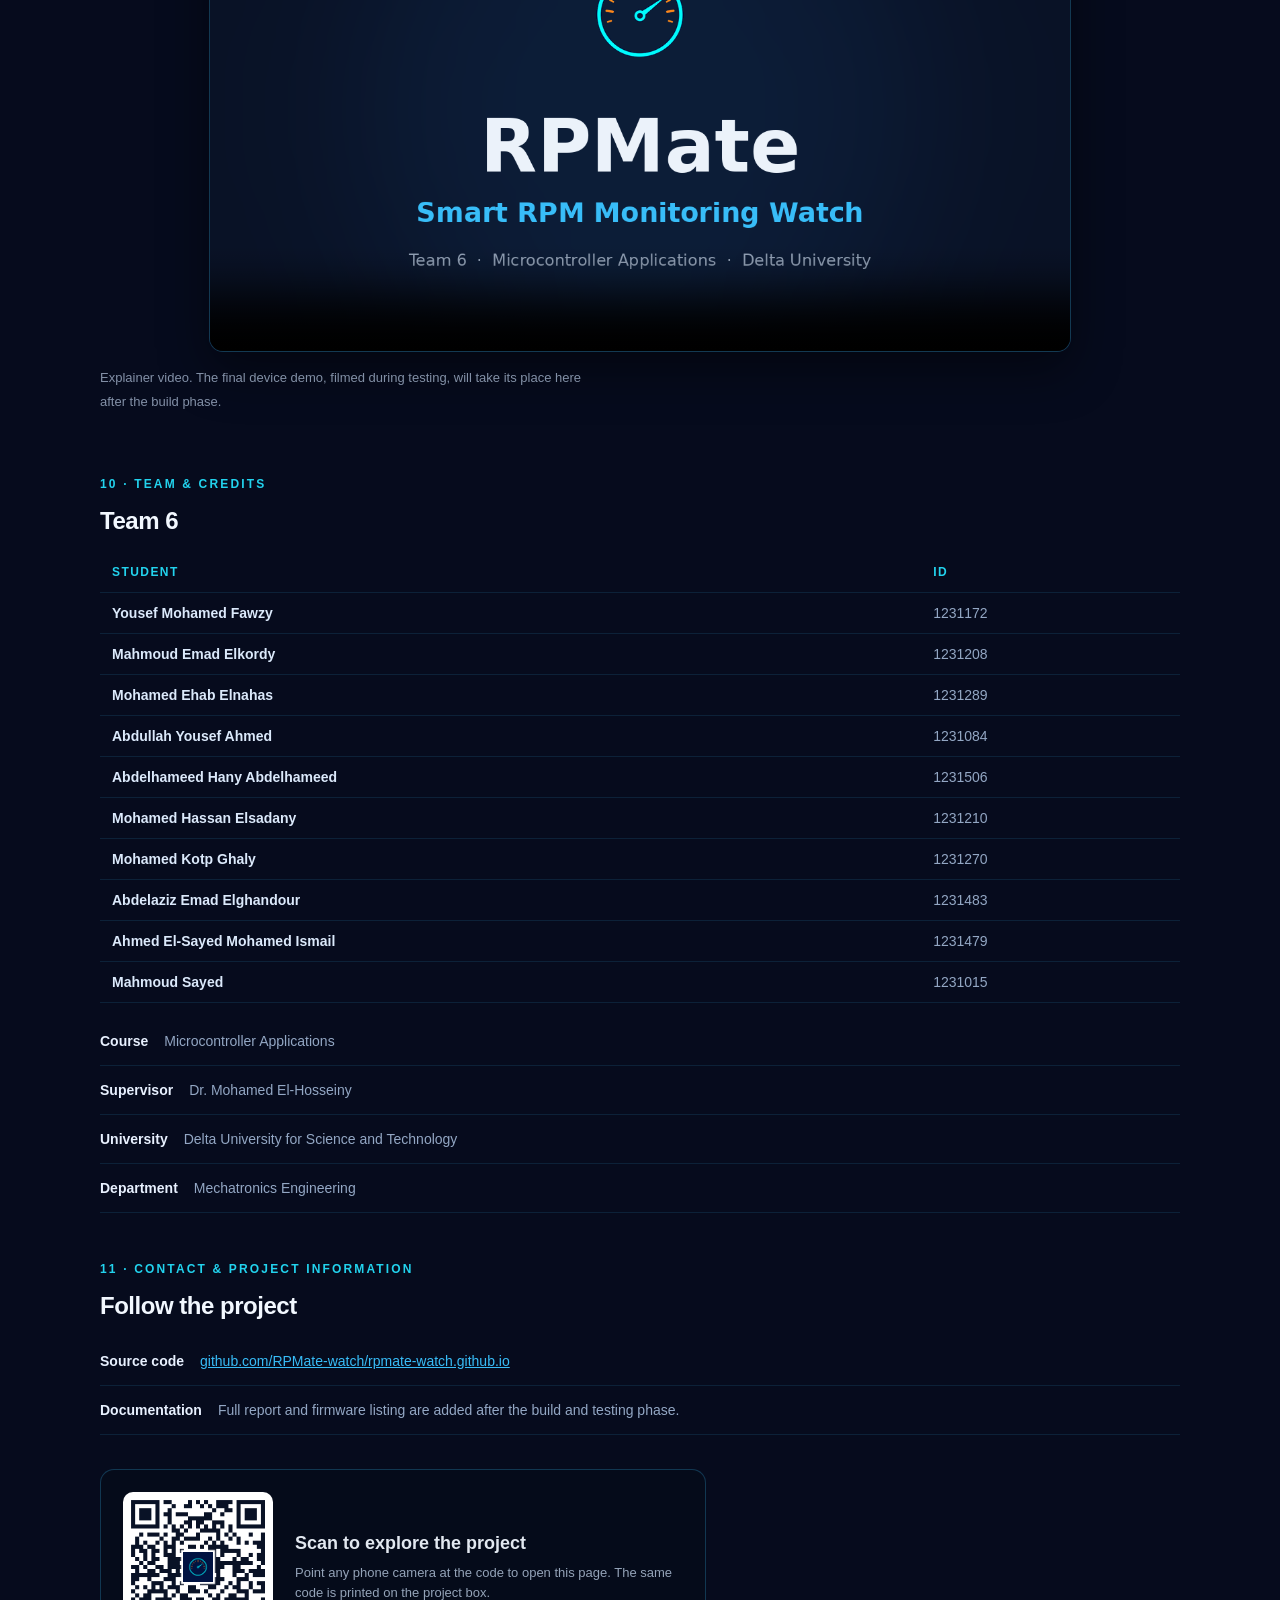
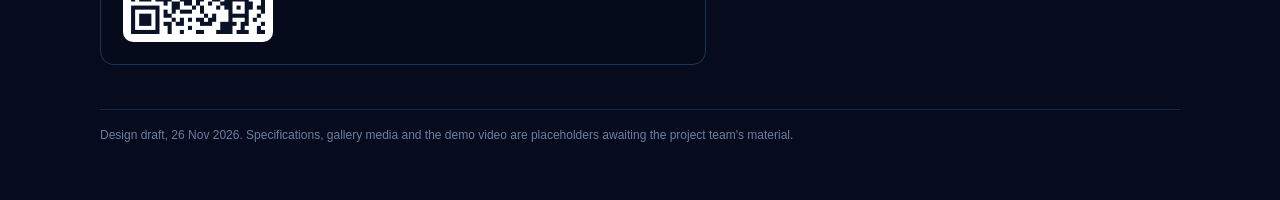
==== commit 7007cd76: "Add project QR and repository link to contact section" ====
--- a/index.html
+++ b/index.html
@@ -5,7 +5,7 @@
 <meta name="viewport" content="width=device-width, initial-scale=1.0" />
 <title>RPMate | Smart RPM Monitoring Watch</title>
 <meta name="description" content="RPMate: a wearable device that measures and monitors the rotational speed of an electric motor in RPM. Engineering project, Mechatronics Engineering, Delta University for Science and Technology." />
-<link rel="icon" type="image/png" href="logo.png" />
+<link rel="icon" type="image/png" href="photos/logo.png" />
 <link rel="stylesheet" href="style.css" />
 </head>
 <body>
@@ -13,7 +13,7 @@
 
     <nav class="rpm-nav" aria-label="Site sections">
         <span class="rpm-brand">
-            <img src="logo.png" alt="RPMate logo" class="rpm-brand-logo" />
+            <img src="photos/logo.png" alt="RPMate logo" class="rpm-brand-logo" />
             <span class="rpm-brand-name">RPMate</span>
         </span>
         <span class="rpm-nav-links">
@@ -44,7 +44,7 @@
                 <a class="rpm-btn rpm-btn-ghost" href="#how-it-works">How It Works</a>
             </div>
         </div>
-        <img src="hero-watch.png" alt="Concept illustration of the RPMate smart watch showing a live RPM dial reading" class="rpm-hero-img" />
+        <img src="photos/hero-watch.png" alt="Concept illustration of the RPMate smart watch showing a live RPM dial reading" class="rpm-hero-img" />
     </header>
     <p class="rpm-credit">Device render is a concept illustration of the project idea.</p>
 
@@ -72,7 +72,7 @@
                 </ul>
             </div>
             <figure class="rpm-figure">
-                <img src="industrial-motor.png" alt="Concept illustration of an industrial electric motor at night" class="rpm-img" />
+                <img src="photos/industrial-motor.png" alt="Concept illustration of an industrial electric motor at night" class="rpm-img" />
                 <figcaption class="rpm-credit">Illustrative image, not a photo of the project setup.</figcaption>
             </figure>
         </div>
@@ -125,7 +125,7 @@
             </div>
         </div>
         <figure class="rpm-figure">
-            <img src="sensor-board.png" alt="Concept illustration of a sensor module wired to a small controller board with a display" class="rpm-img" />
+            <img src="photos/sensor-board.png" alt="Concept illustration of a sensor module wired to a small controller board with a display" class="rpm-img" />
             <figcaption class="rpm-credit">Illustrative image, not the actual project hardware.</figcaption>
         </figure>
     </section>
@@ -171,7 +171,7 @@
             </div>
         </div>
         <figure class="rpm-figure rpm-figure-wide">
-            <img src="proteus-concept.png" alt="Early component layout from the team's Proteus simulation: an Arduino Nano wired to an OLED display, battery and I2C bus" class="rpm-img" />
+            <img src="photos/proteus-concept.png" alt="Early component layout from the team's Proteus simulation: an Arduino Nano wired to an OLED display, battery and I2C bus" class="rpm-img" />
             <figcaption class="rpm-credit">Early component concept from the team's simulation, now being adapted to RPM measurement. Not the final circuit.</figcaption>
         </figure>
     </section>
@@ -346,8 +346,15 @@
         <p class="rpm-kicker">11 · Contact &amp; Project Information</p>
         <h2 class="rpm-h2">Follow the project</h2>
         <div class="rpm-rows">
-            <div class="rpm-row"><span class="rpm-row-name">Documentation</span><span class="rpm-row-note">Link to be added.</span></div>
-            <div class="rpm-row"><span class="rpm-row-name">Source code</span><span class="rpm-row-note">Repository link to be added.</span></div>
+            <div class="rpm-row"><span class="rpm-row-name">Source code</span><span class="rpm-row-note"><a href="https://github.com/RPMate-watch/rpmate-watch.github.io" target="_blank" rel="noopener" style="color:#38bdf8;">github.com/RPMate-watch/rpmate-watch.github.io</a></span></div>
+            <div class="rpm-row"><span class="rpm-row-name">Documentation</span><span class="rpm-row-note">Full report and firmware listing are added after the build and testing phase.</span></div>
+        </div>
+        <div class="rpm-qr-block">
+            <img src="rpmate-qr.png" alt="QR code that opens this project page" class="rpm-qr-img" />
+            <div>
+                <p class="rpm-qr-title">Scan to explore the project</p>
+                <p class="rpm-qr-note">Point any phone camera at the code to open this page. The same code is printed on the project box.</p>
+            </div>
         </div>
     </section>
 
--- a/style.css
+++ b/style.css
@@ -410,3 +410,21 @@
     background: #060d1a;
     box-shadow: 0 18px 50px rgba(0, 0, 0, 0.45);
 }
+
+.rpm-qr-block {
+    display: flex;
+    align-items: center;
+    gap: 22px;
+    margin-top: 34px;
+    padding: 22px;
+    border: 1px solid rgba(56, 189, 248, 0.25);
+    border-radius: 14px;
+    background: rgba(6, 13, 26, 0.6);
+    max-width: 560px;
+}
+.rpm-qr-img { width: 150px; height: 150px; border-radius: 10px; }
+.rpm-qr-title { font-size: 18px; font-weight: 700; color: #e2e8f0; margin: 0 0 8px; }
+.rpm-qr-note { font-size: 13px; color: #94a3b8; margin: 0; line-height: 1.55; }
+@media (max-width: 560px) {
+    .rpm-qr-block { flex-direction: column; text-align: center; }
+}
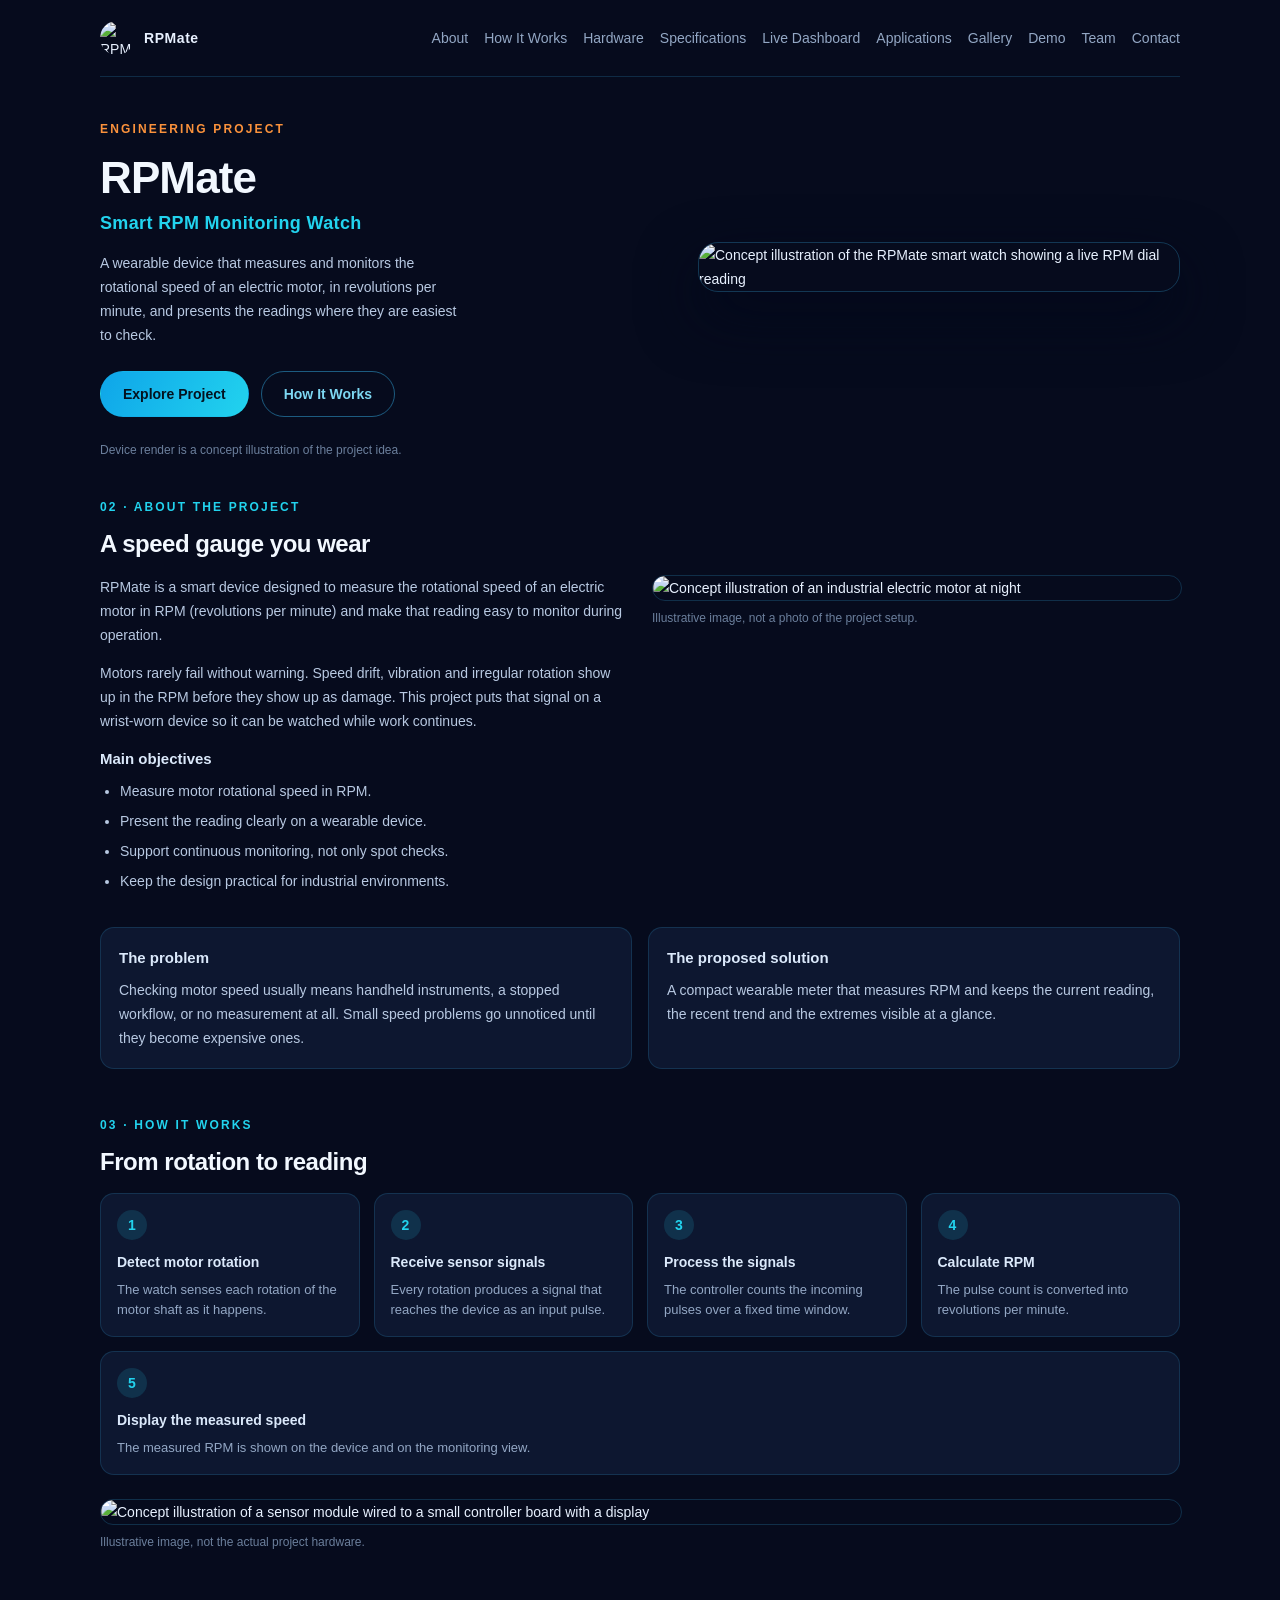
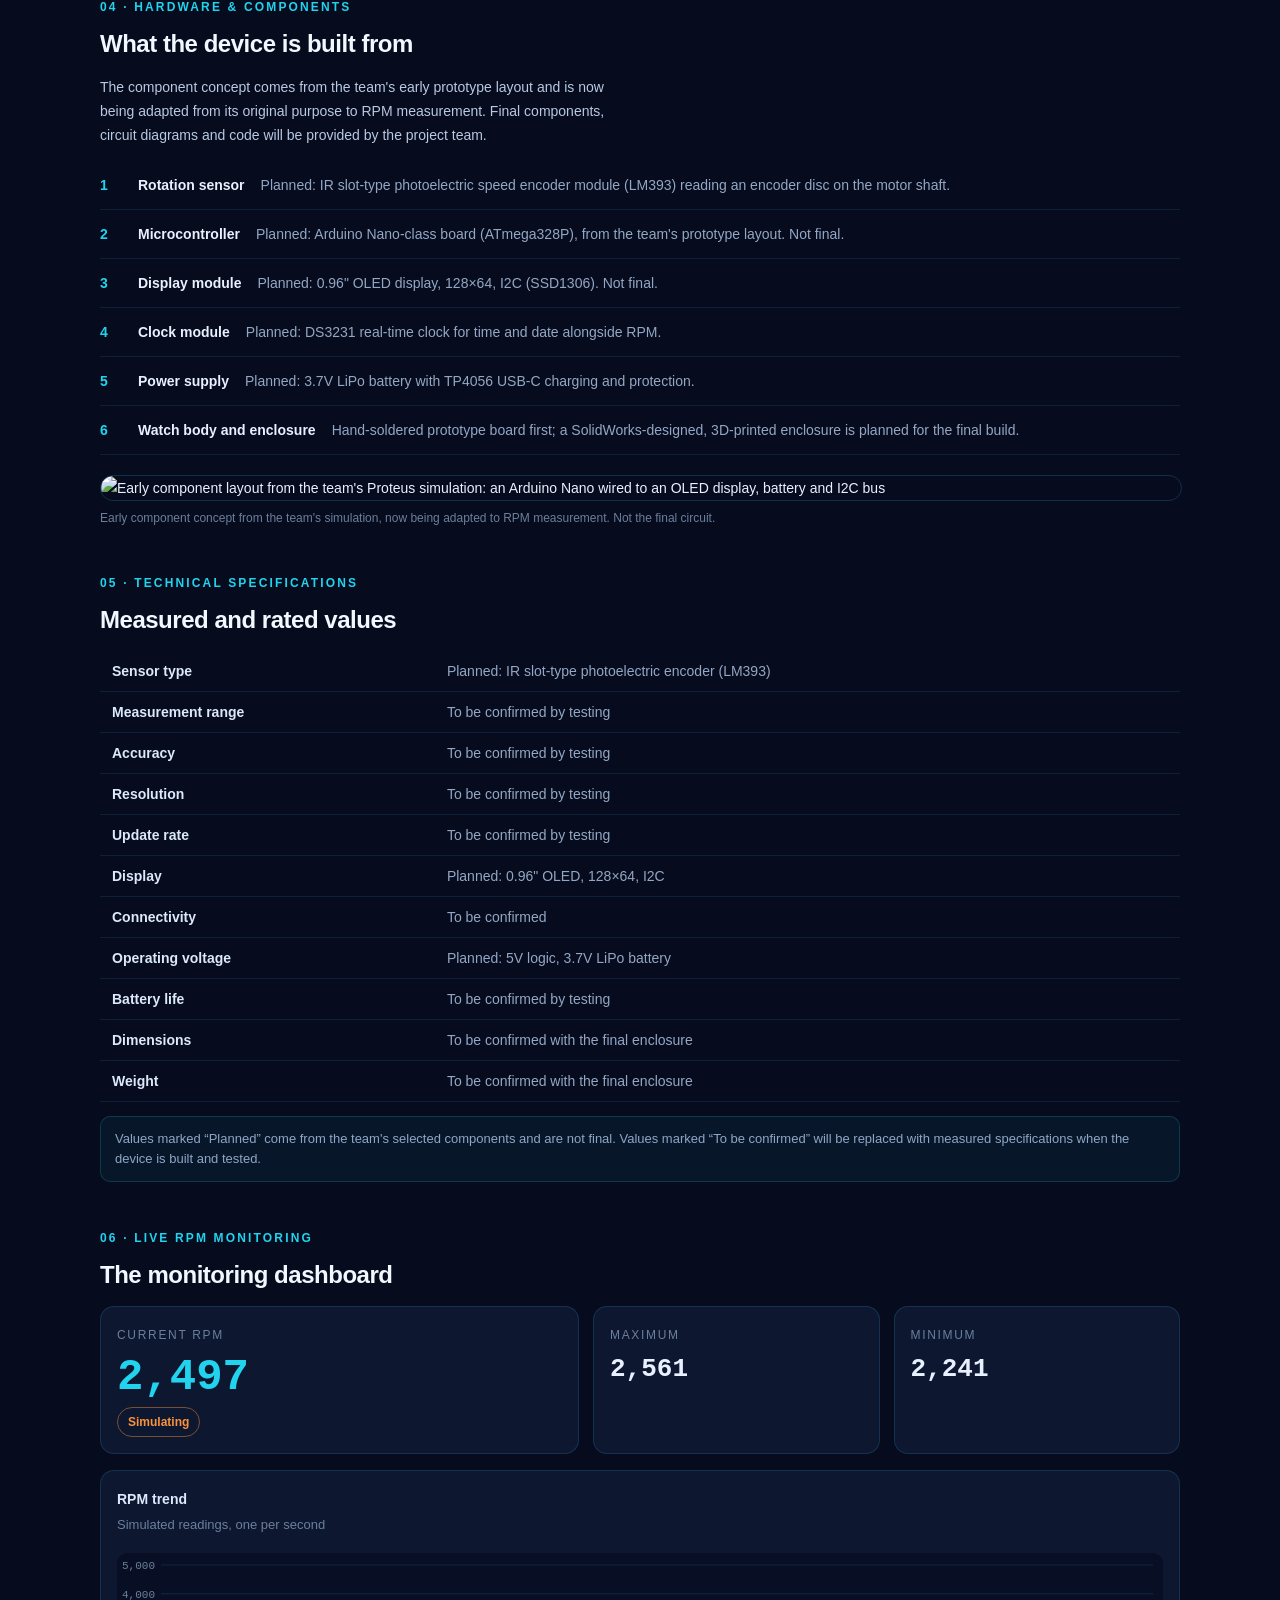
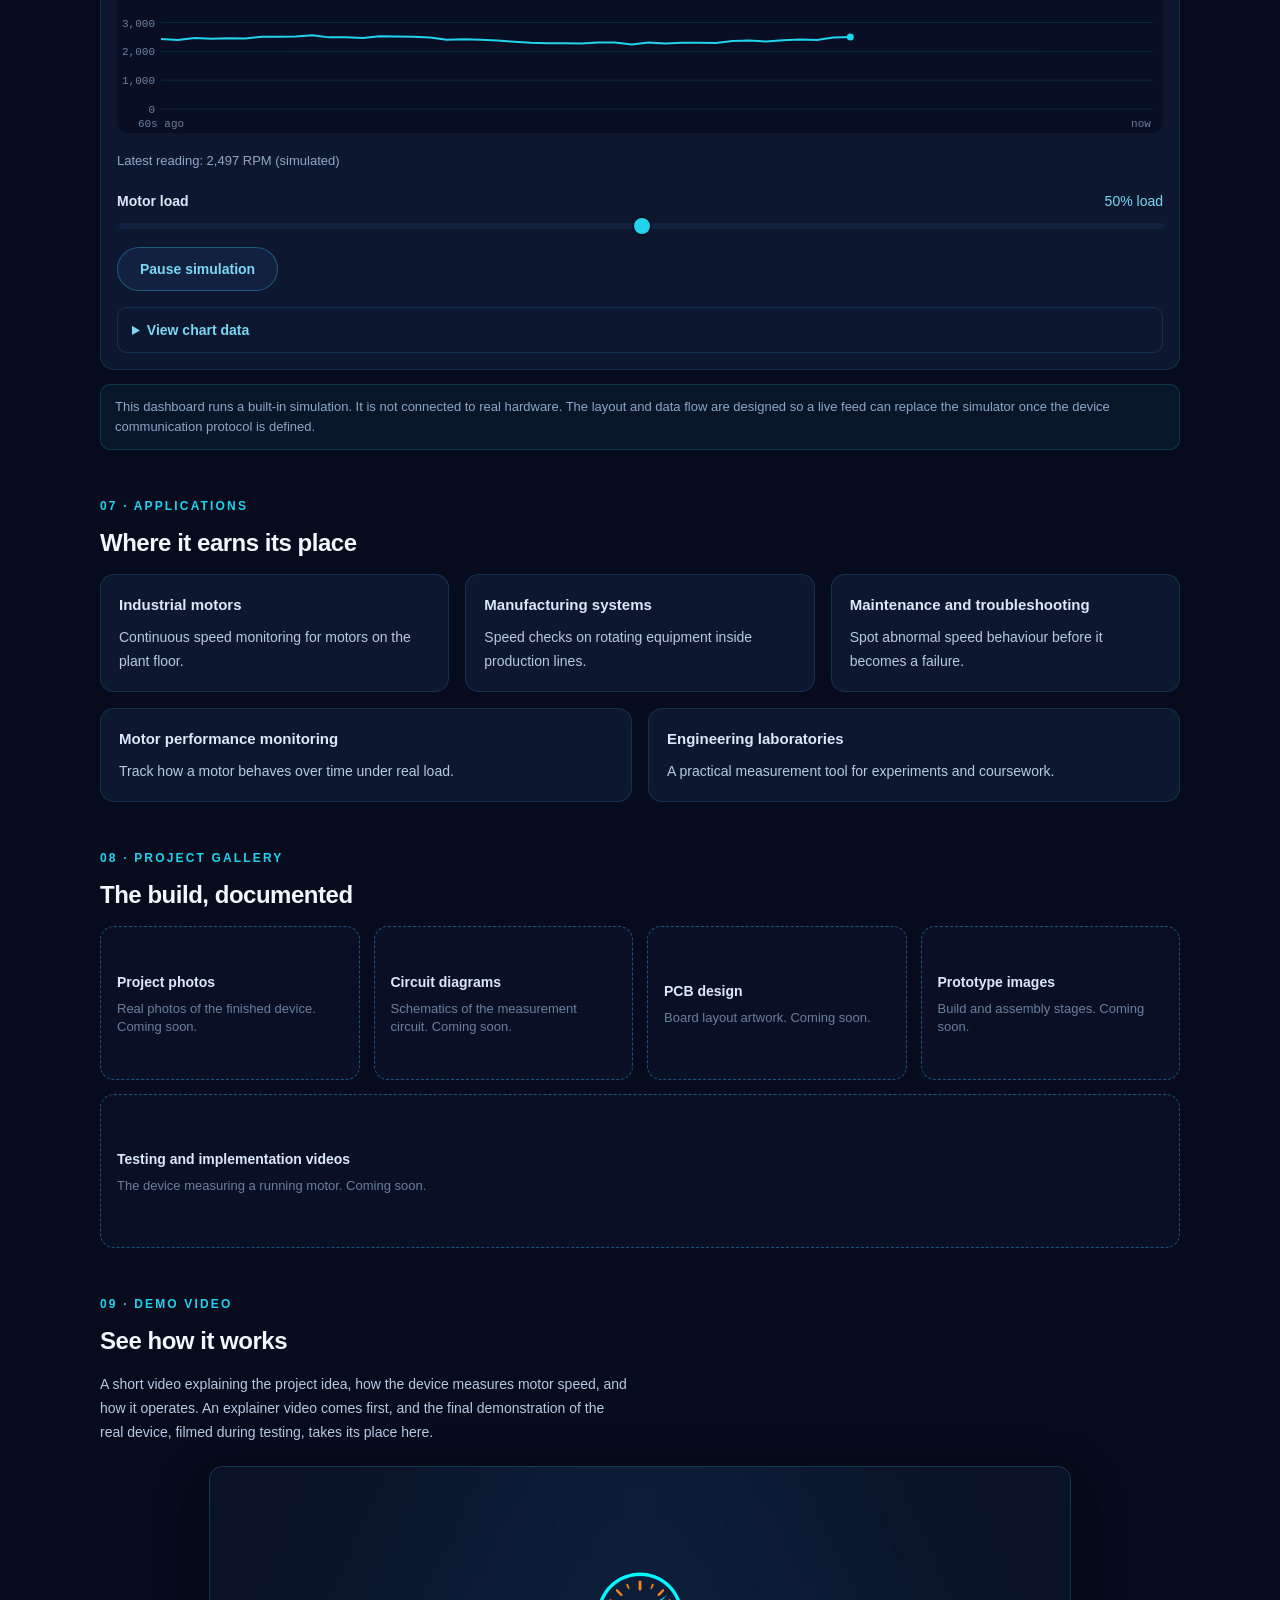
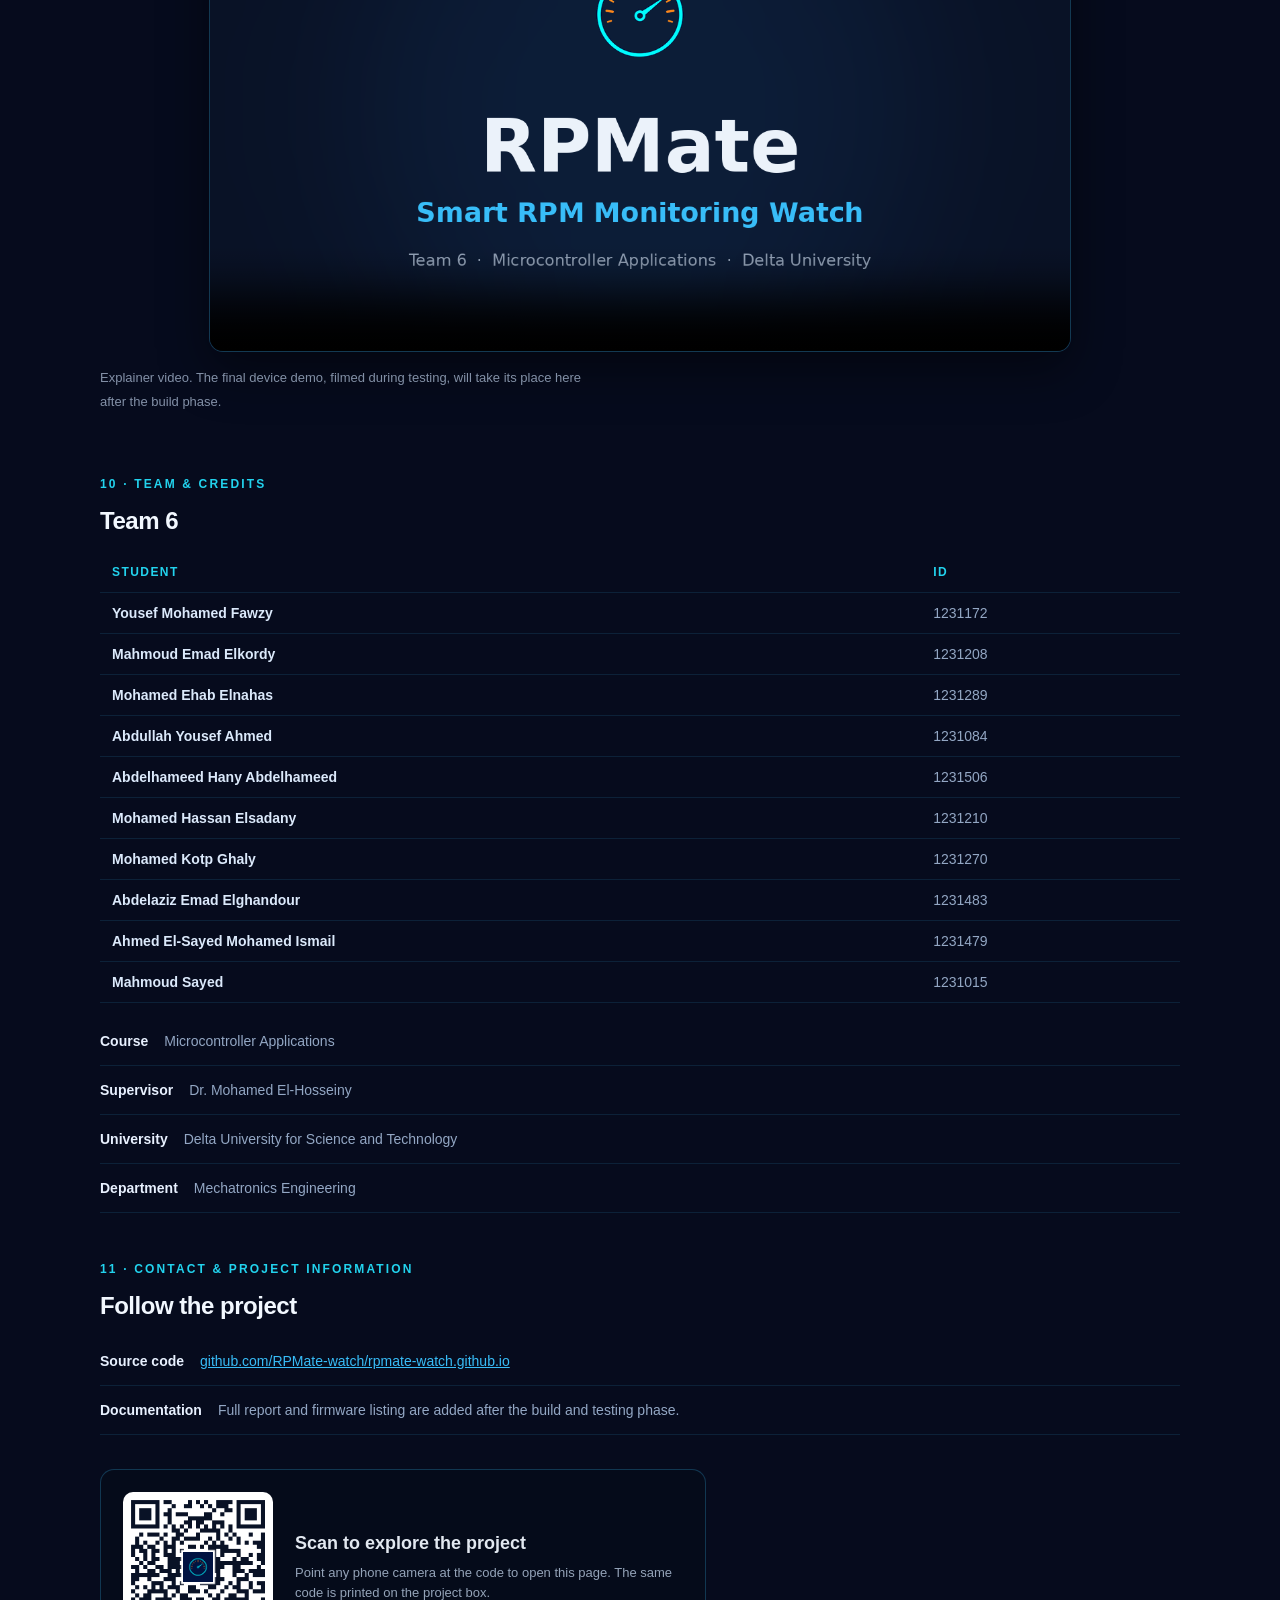
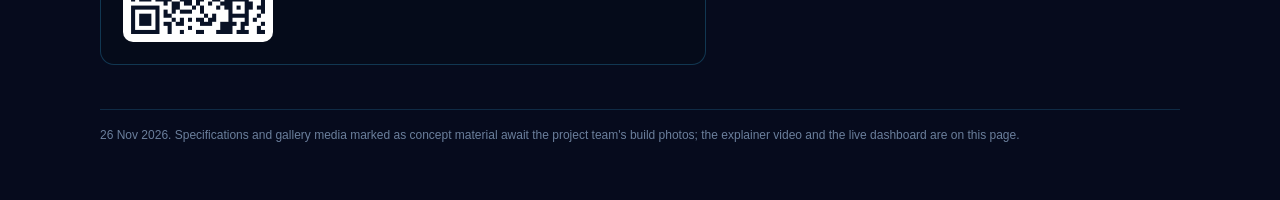
==== commit 0347977c: "Update closing note: explainer video live" ====
--- a/index.html
+++ b/index.html
@@ -359,8 +359,8 @@
     </section>
 
     <p class="rpm-closing">
-        Design draft, 26 Nov 2026. Specifications, gallery media and the demo video
-        are placeholders awaiting the project team's material.
+        26 Nov 2026. Specifications and gallery media marked as concept material await the
+        project team's build photos; the explainer video and the live dashboard are on this page.
     </p>
 
 </div>
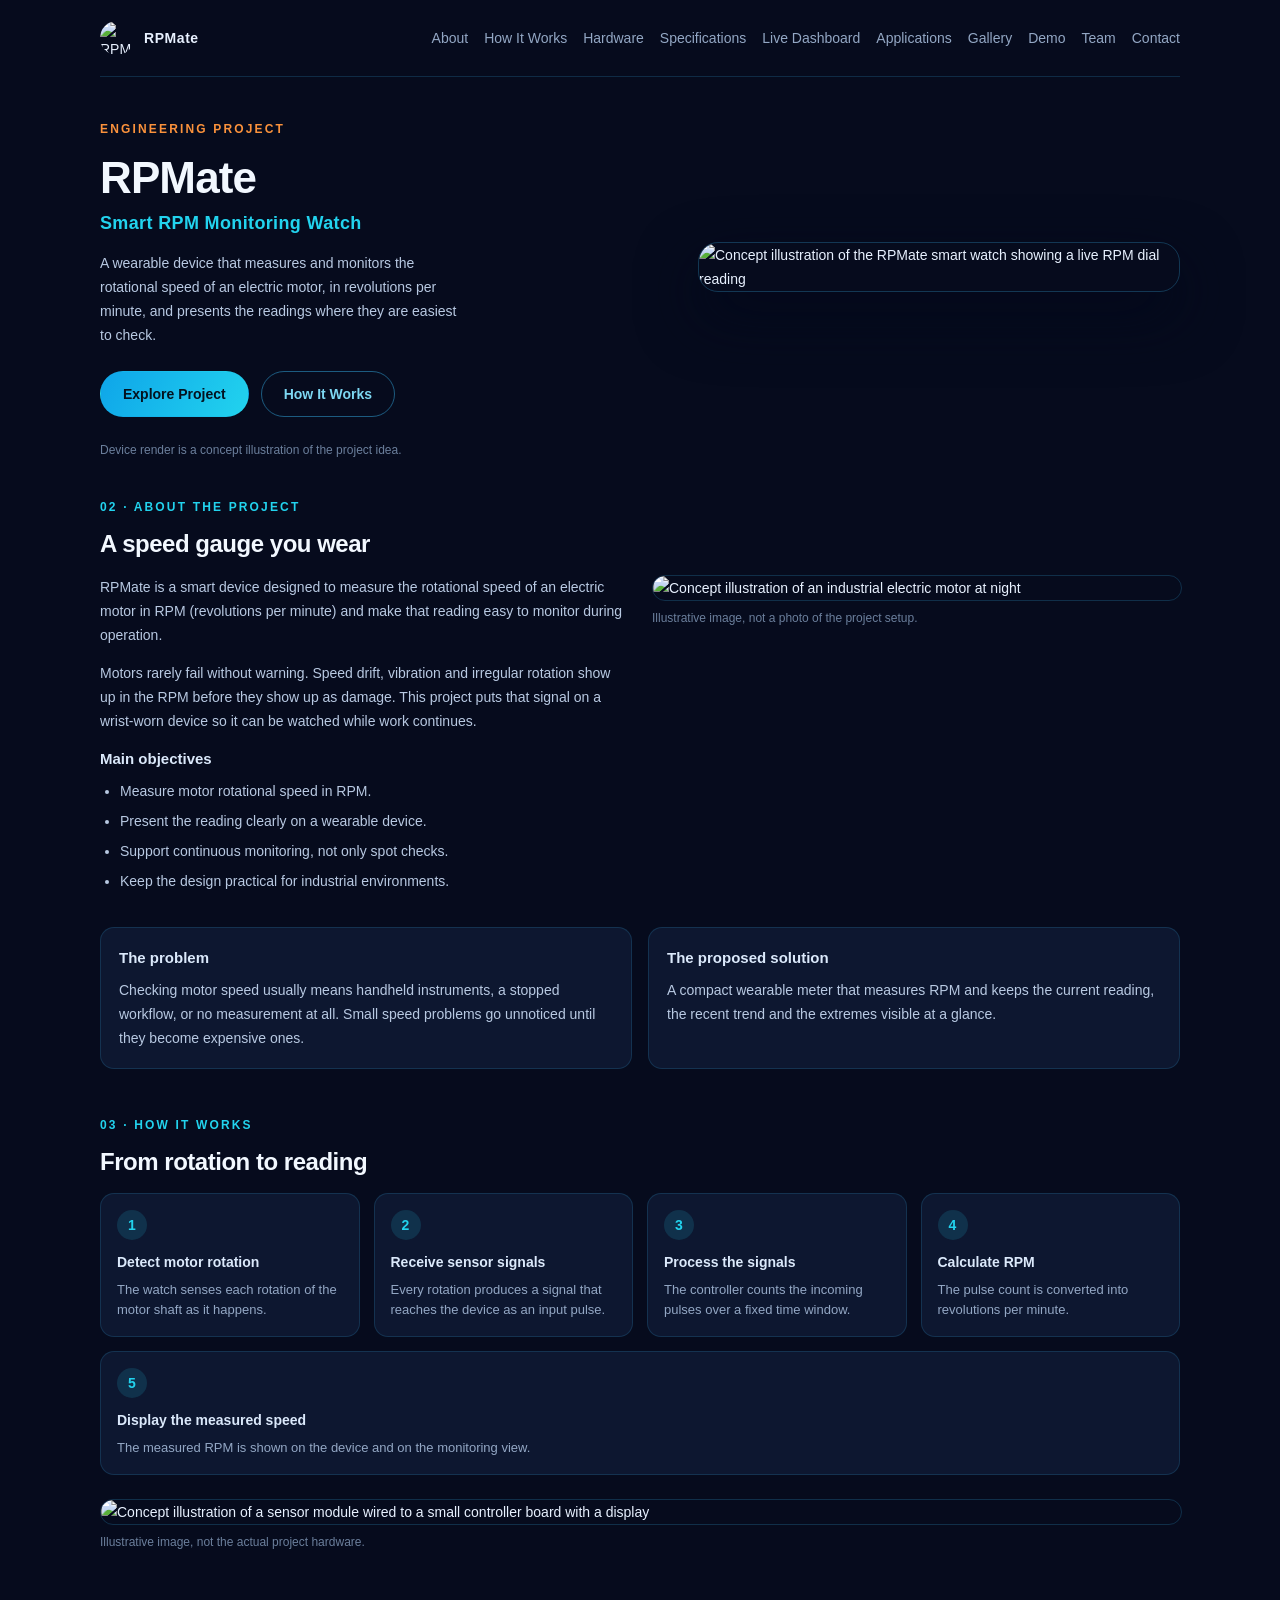
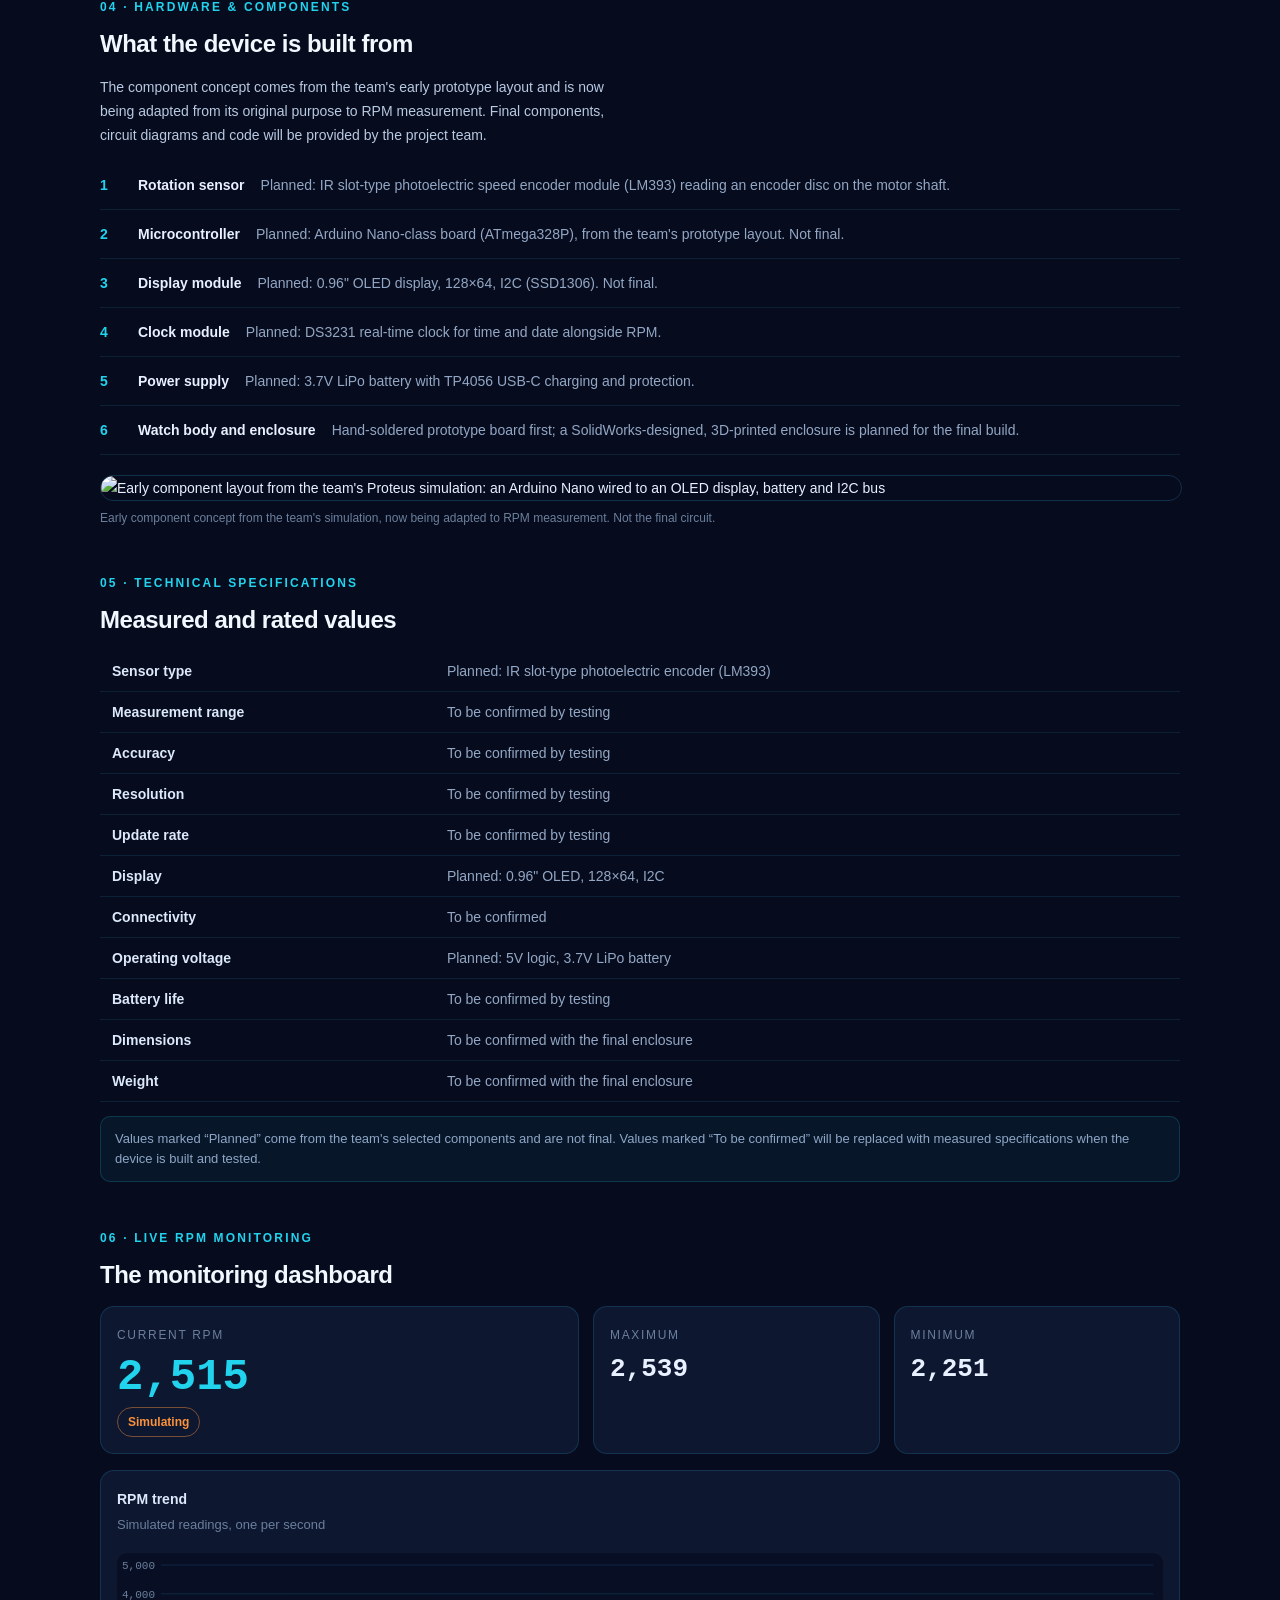
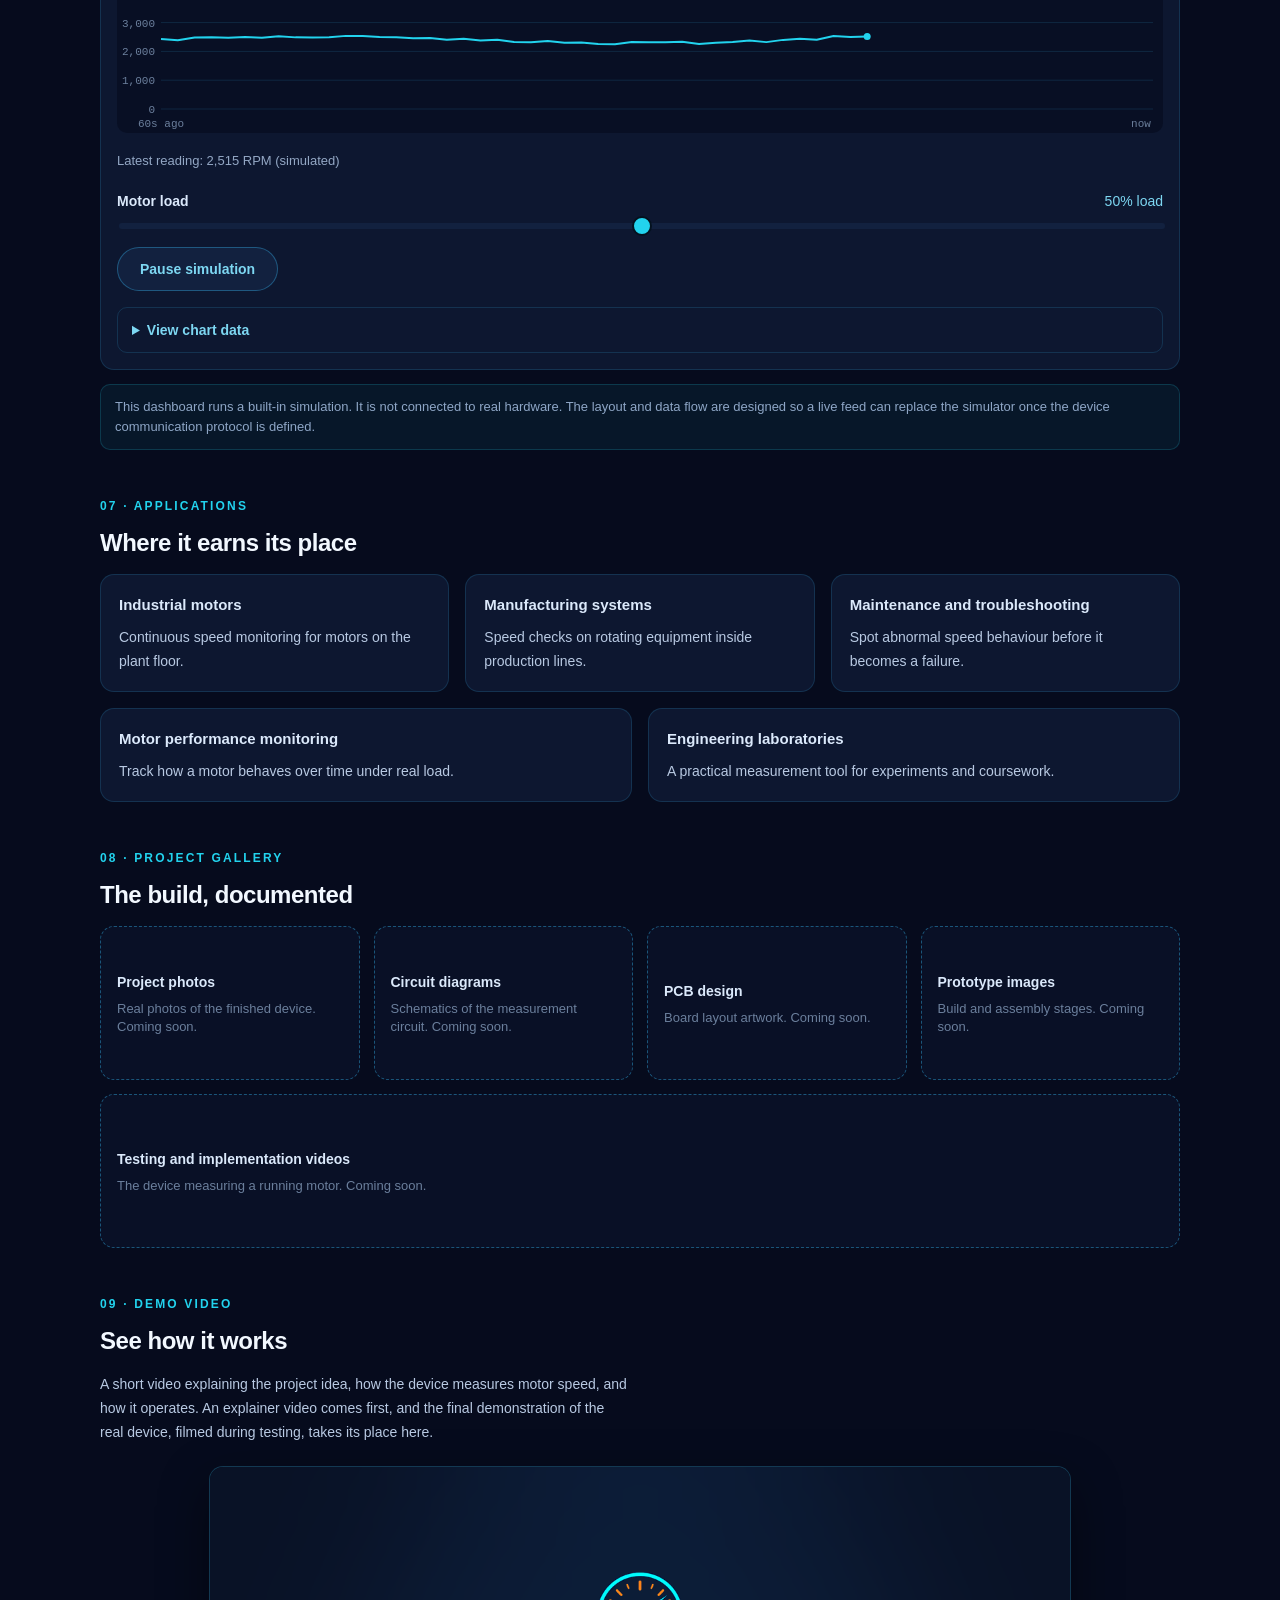
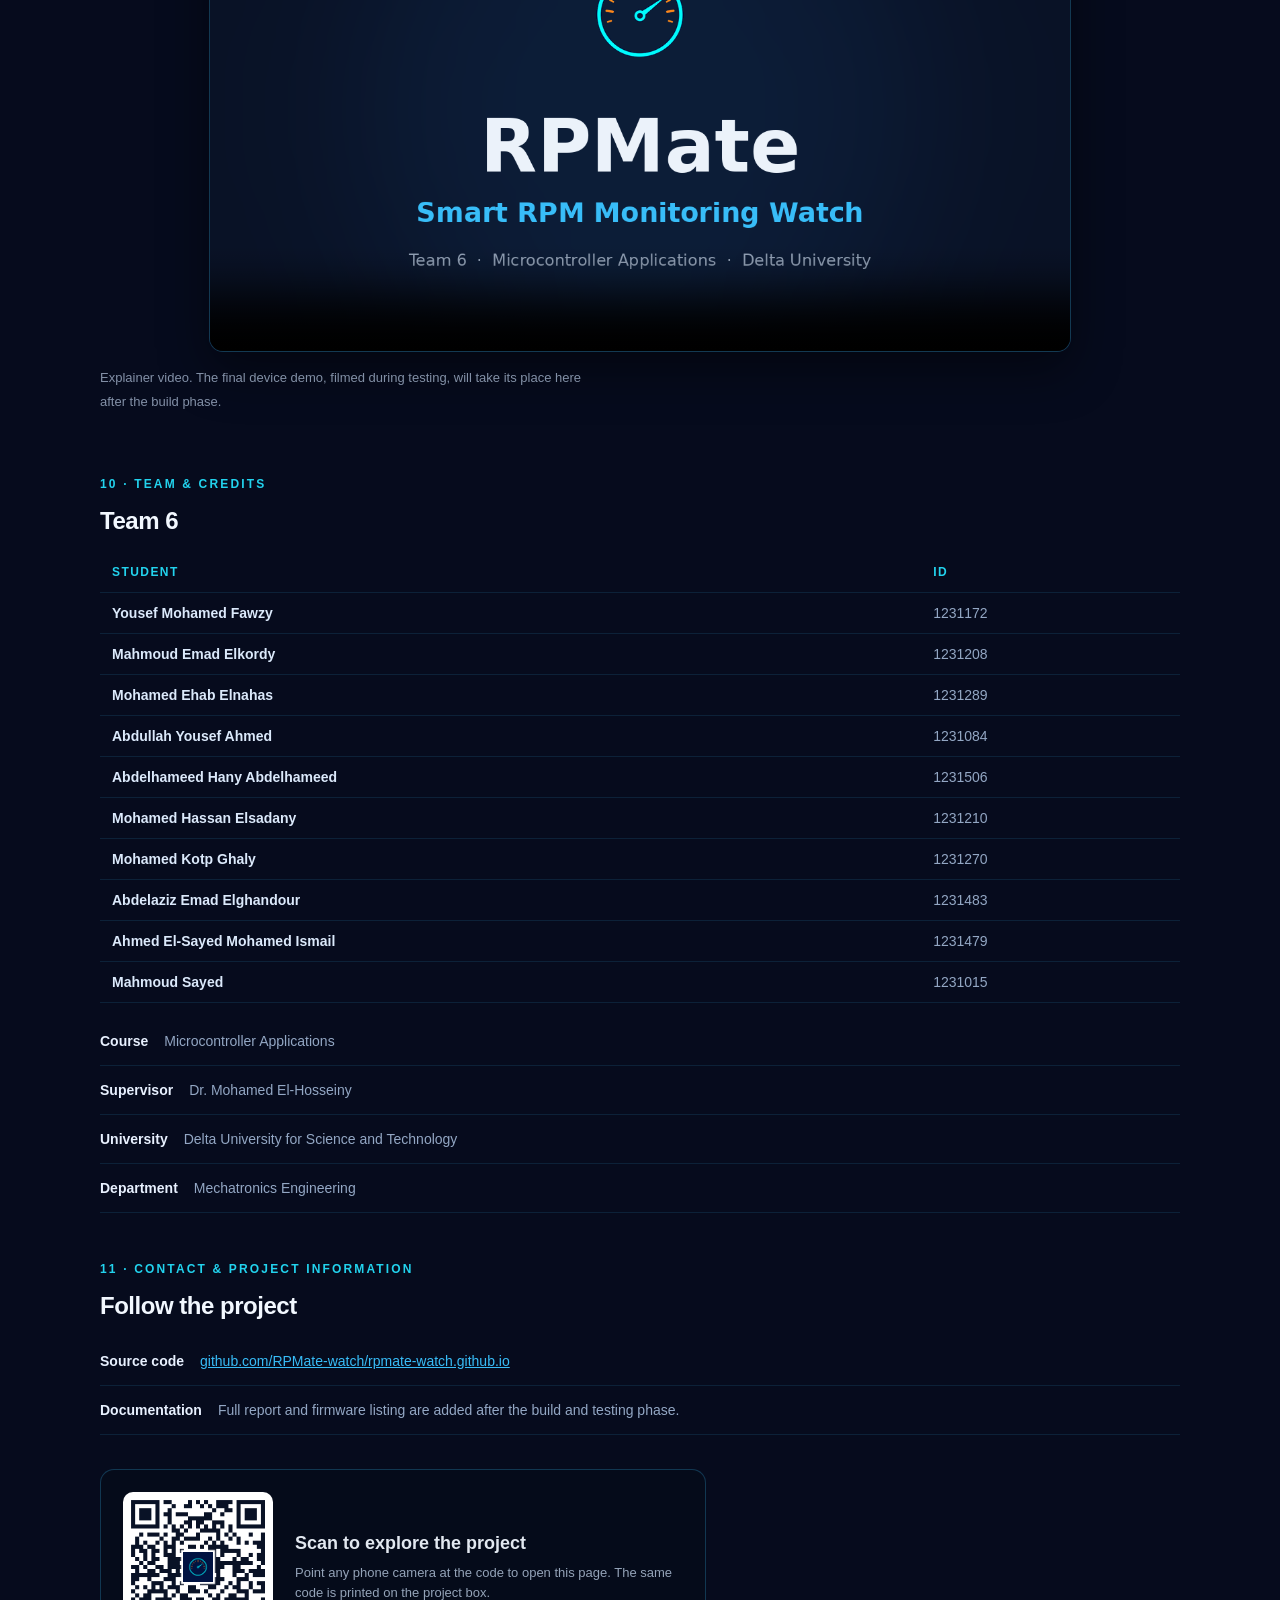
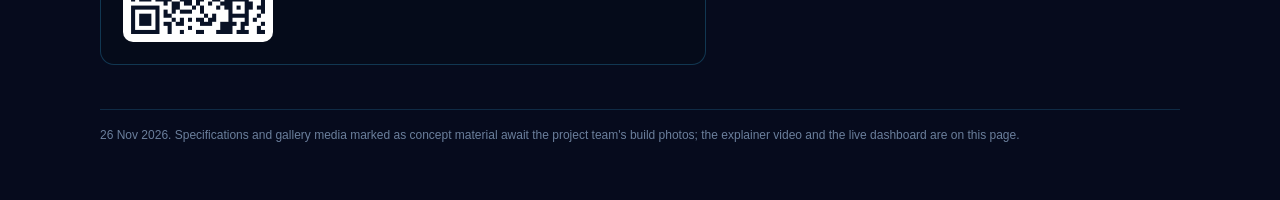
==== commit e8089de1: "Cache-bust stylesheet and script" ====
--- a/index.html
+++ b/index.html
@@ -6,7 +6,7 @@
 <title>RPMate | Smart RPM Monitoring Watch</title>
 <meta name="description" content="RPMate: a wearable device that measures and monitors the rotational speed of an electric motor in RPM. Engineering project, Mechatronics Engineering, Delta University for Science and Technology." />
 <link rel="icon" type="image/png" href="photos/logo.png" />
-<link rel="stylesheet" href="style.css" />
+<link rel="stylesheet" href="style.css?v=3" />
 </head>
 <body>
 <div class="rpm-site">
@@ -364,6 +364,6 @@
     </p>
 
 </div>
-<script src="app.js"></script>
+<script src="app.js?v=3"></script>
 </body>
 </html>
